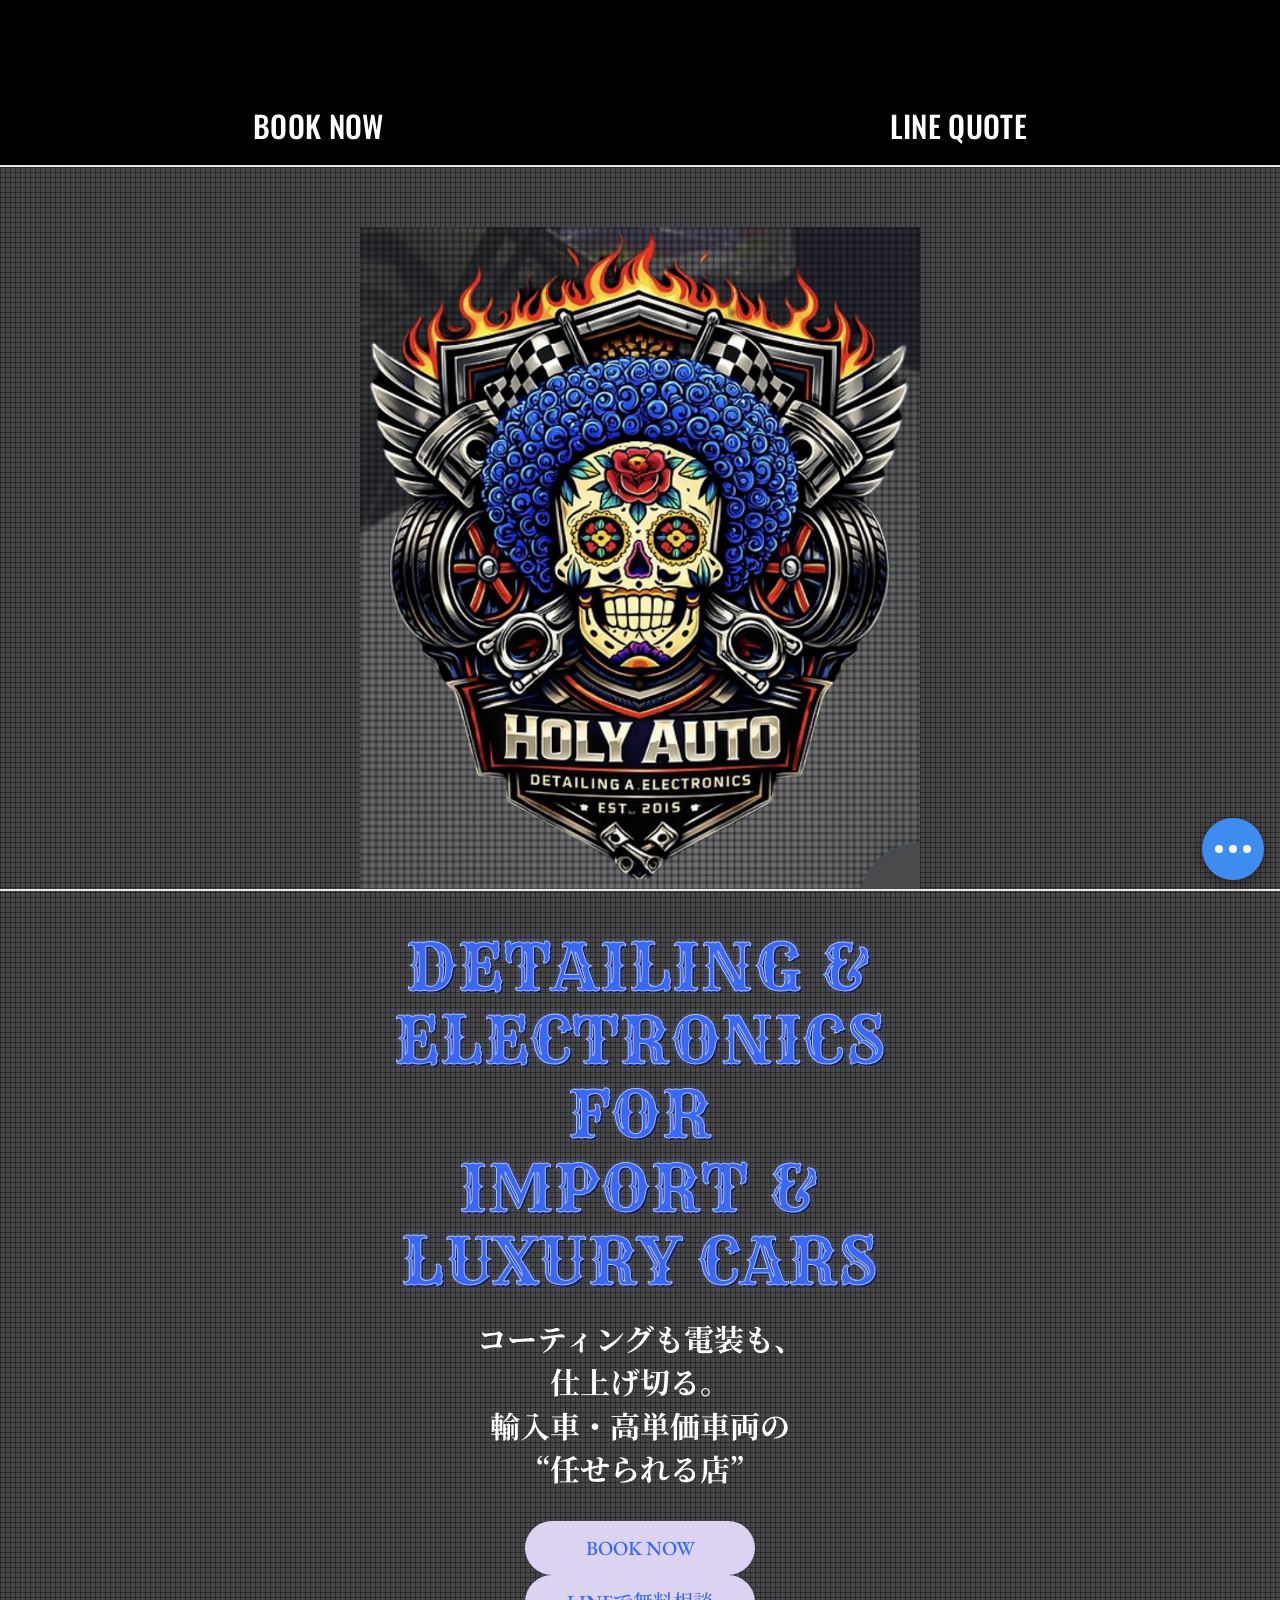
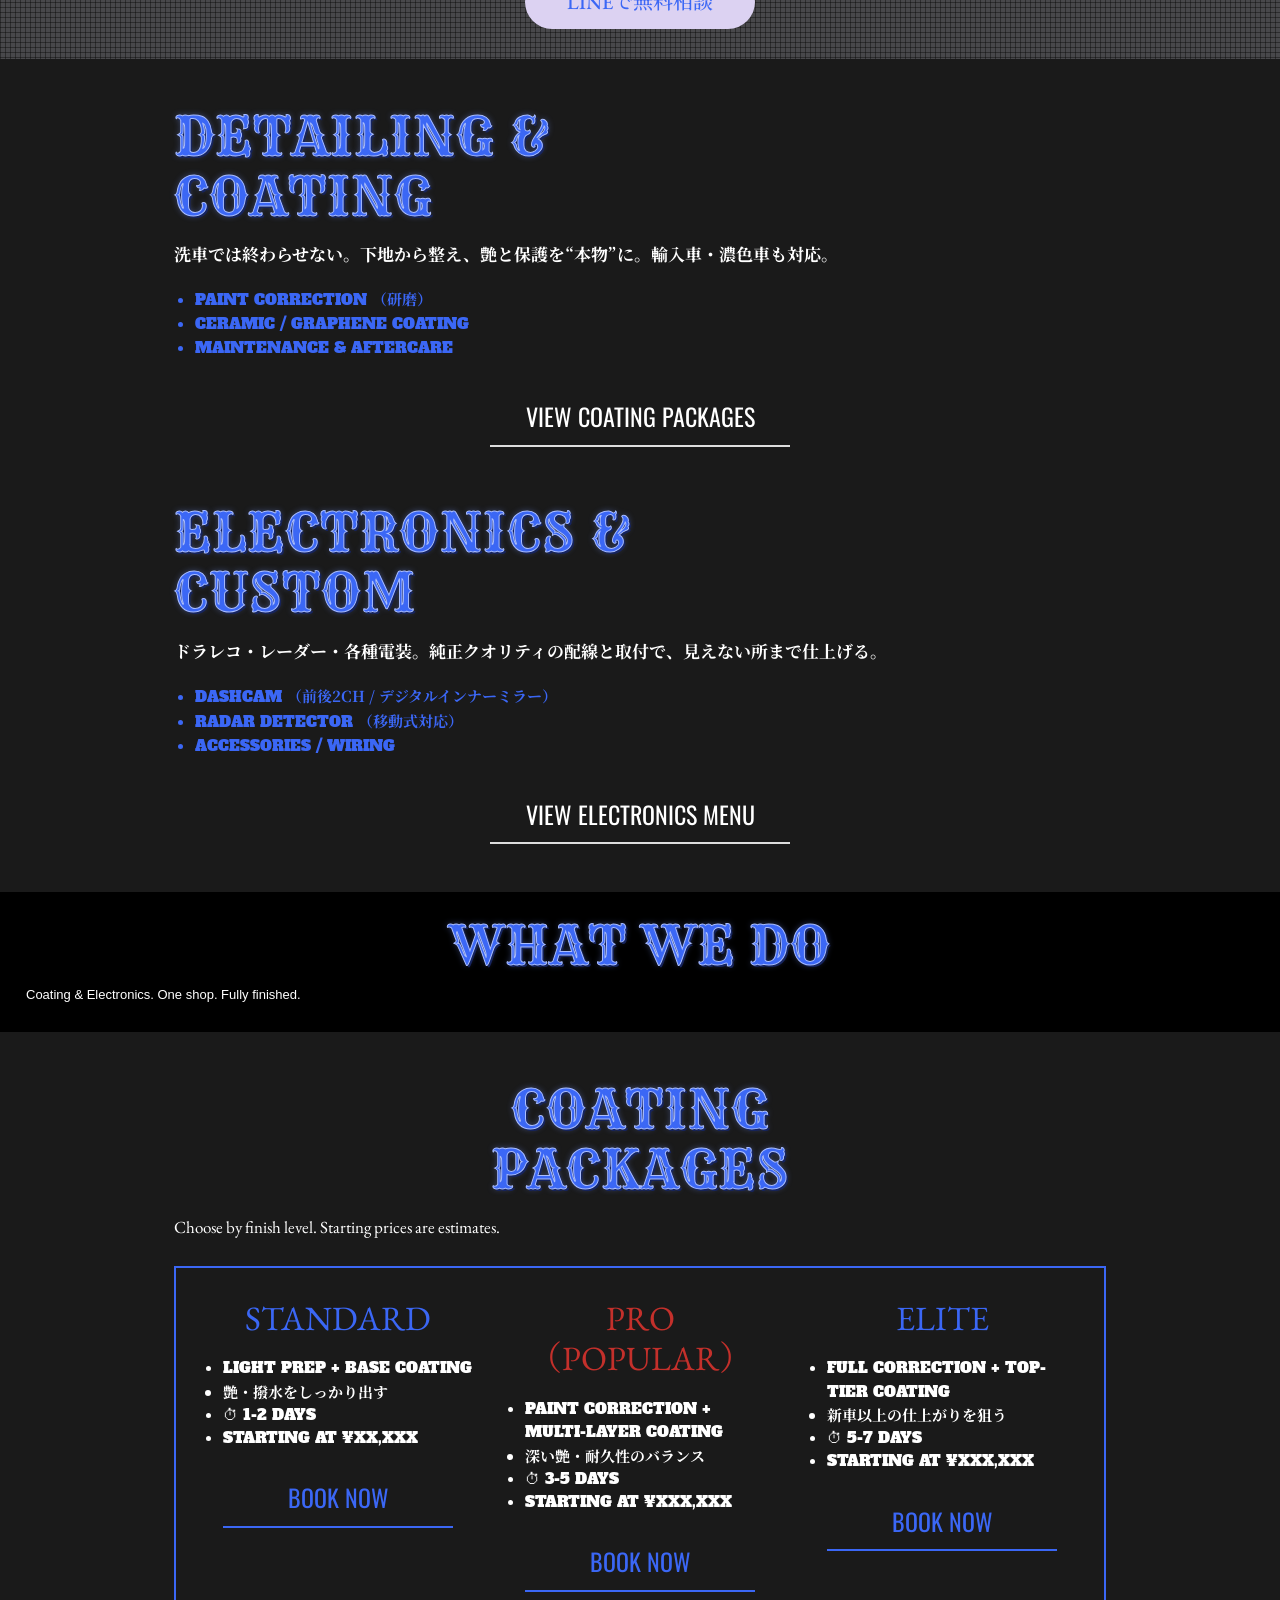
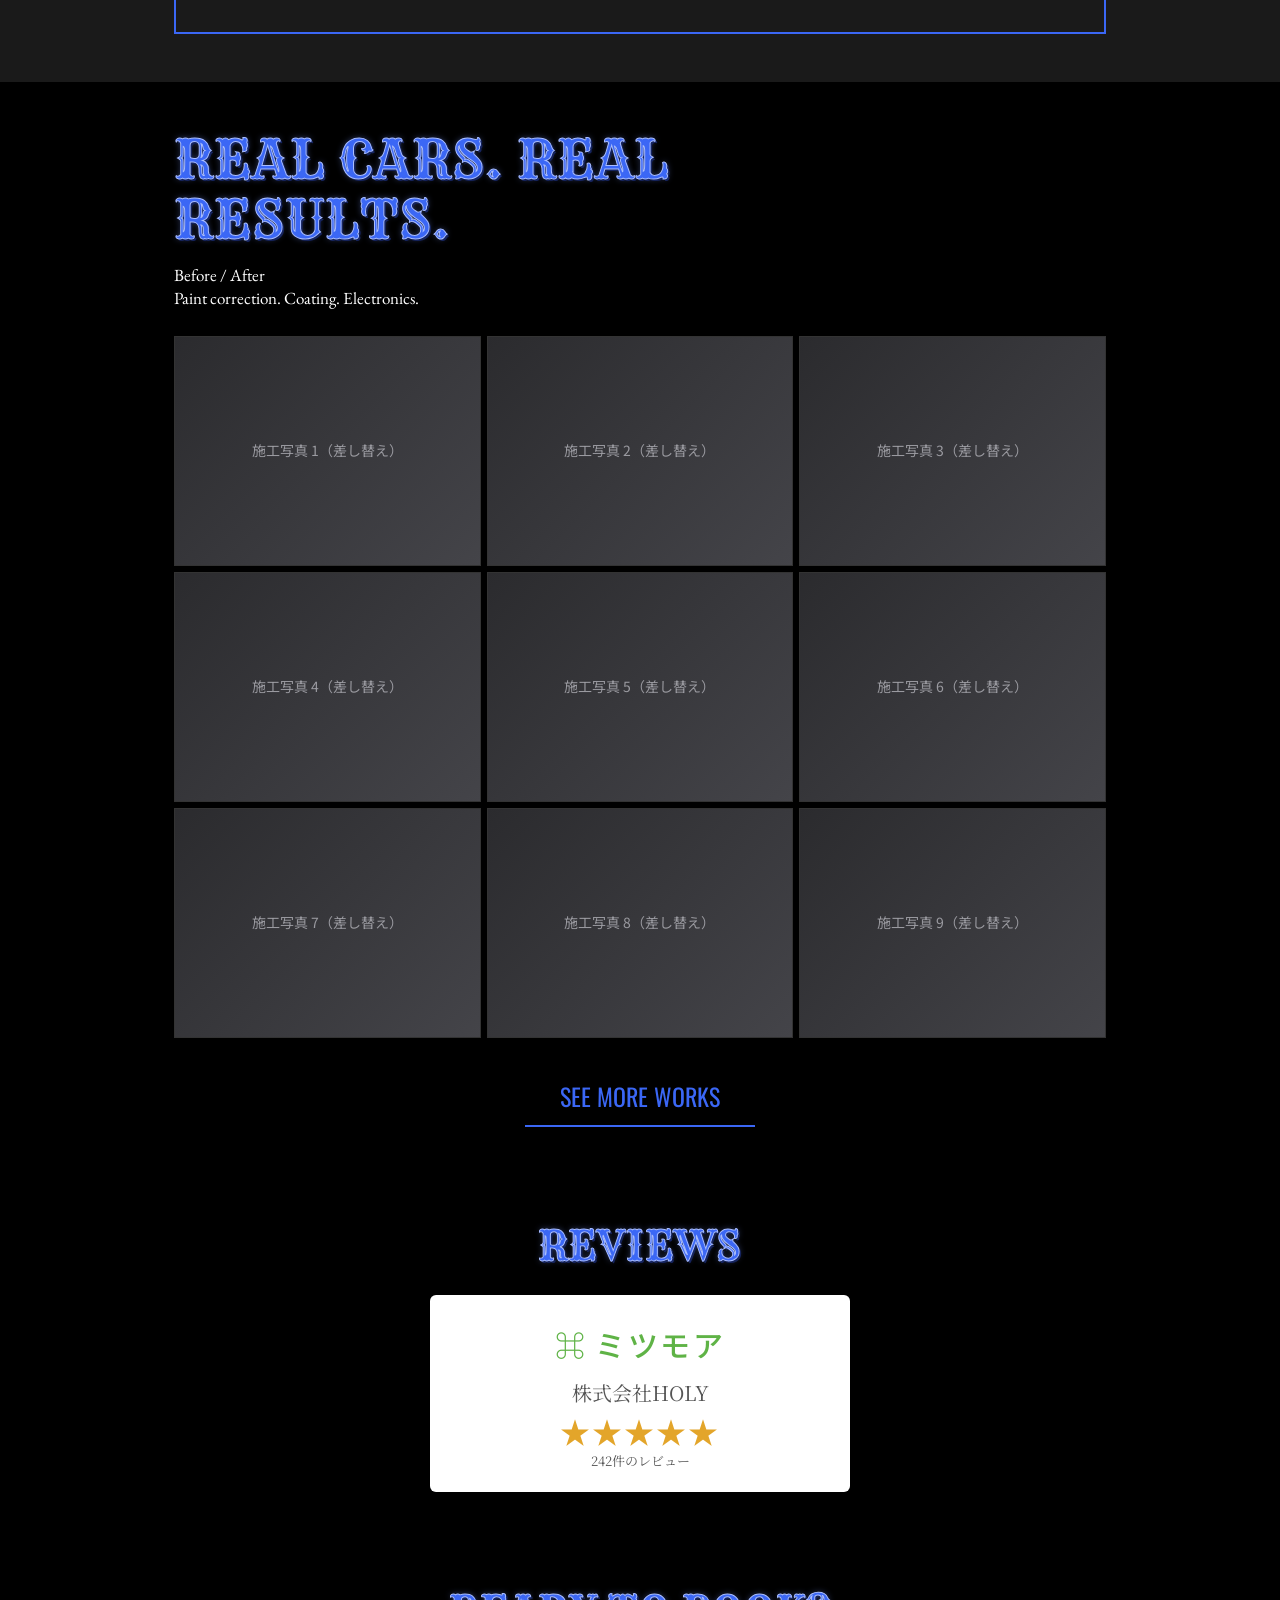
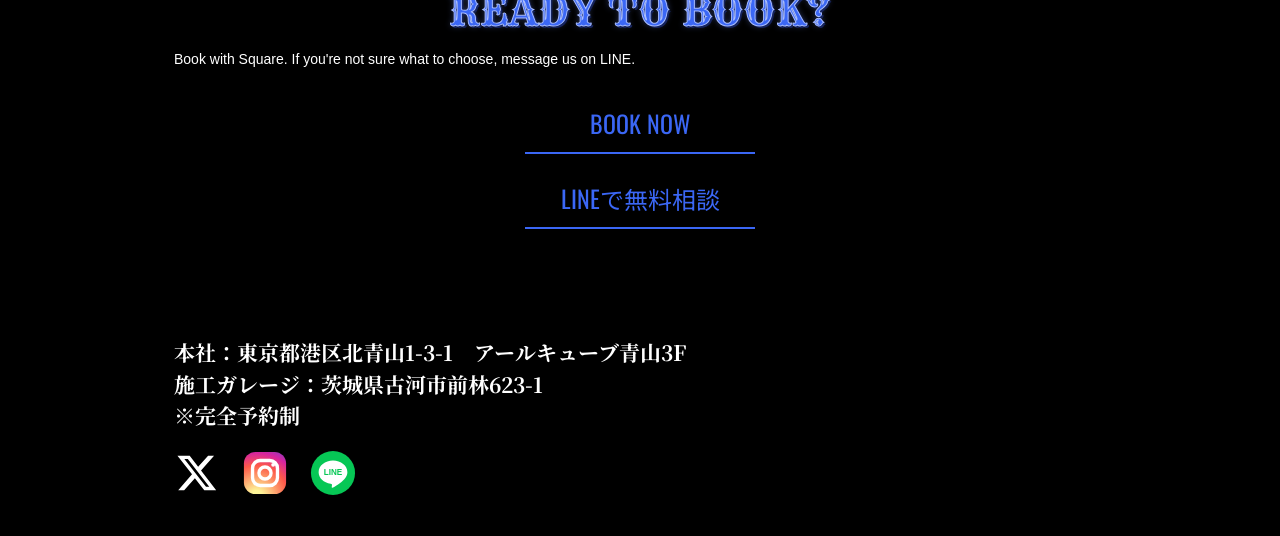
==== index.html @ a0be0c39 "WixサイトをHTML/CSSで再現（ホーム・コーティング・電装・取扱ブランド・ブログ） スクリーンショットをもとに5ページを静的サイトとして再現。 外部リンクは assets/js/main.js " ====
<!doctype html>
<html lang="ja">
<head>
<meta charset="utf-8">
<meta name="viewport" content="width=device-width, initial-scale=1">
<title>HOLY AUTO | DETAILING & ELECTRONICS</title>
<meta name="description" content="輸入車・高単価車両のコーティングと電装取付ならHOLY AUTO。研磨・セラミック/グラフェンコーティング、ドラレコ・レーダー取付まで一店舗で仕上げます。茨城県古河市・完全予約制。">
<link rel="preconnect" href="https://fonts.googleapis.com">
<link rel="preconnect" href="https://fonts.gstatic.com" crossorigin>
<link href="https://fonts.googleapis.com/css2?family=Alfa+Slab+One&family=EB+Garamond:wght@400;500&family=Noto+Sans+JP:wght@400;500;700&family=Noto+Serif+JP:wght@400;700&family=Oswald:wght@400;500&family=Rye&display=swap" rel="stylesheet">
<link rel="stylesheet" href="assets/css/style.css">
</head>
<body>
<header class="site-header">
  <div class="site-header__top">
    <button class="hamburger" type="button" aria-label="メニューを開く" aria-expanded="false" aria-controls="drawer"><span></span><span></span><span></span></button>
  </div>
  <div class="site-header__cta">
    <a href="#" data-link="book">BOOK NOW</a>
    <a href="#" data-link="line">LINE QUOTE</a>
  </div>
</header>
<nav class="drawer" id="drawer" aria-hidden="true" aria-label="サイトメニュー">
  <button class="drawer__close" type="button" aria-label="メニューを閉じる">&times;</button>
    <a href="index.html" aria-current="page">ホーム</a>
    <a href="coating.html">コーティング</a>
    <a href="electronics.html">電装・カスタム</a>
    <a href="brands.html">取扱ブランド</a>
    <a href="blog.html">ブログ</a>
</nav>
<main>
<section class="hero mesh">
  <div class="hero__logo"><img src="assets/img/logo.jpg" alt="HOLY AUTO DETAILING &amp; ELECTRONICS EST. 2015" width="880" height="1040"></div>
  <div class="hero__copy">
    <h1 class="western western--xl">DETAILING &amp;<br>ELECTRONICS<br>FOR<br>IMPORT &amp;<br>LUXURY CARS</h1>
    <p class="hero__lead">コーティングも電装も、<br>仕上げ切る。<br>輸入車・高単価車両の<br>“任せられる店”</p>
    <a class="btn-pill" href="#" data-link="book">BOOK NOW</a><br>
    <a class="btn-pill" href="#" data-link="line">LINEで無料相談</a>
  </div>
</section>

<section class="section section--ink">
  <div class="container">
    <div class="service">
      <h2 class="western western--lg">DETAILING &amp;<br>COATING</h2>
      <p>洗車では終わらせない。下地から整え、艶と保護を“本物”に。輸入車・濃色車も対応。</p>
      <ul class="service__list">
        <li>PAINT CORRECTION <small>（研磨）</small></li>
        <li>CERAMIC / GRAPHENE COATING</li>
        <li>MAINTENANCE &amp; AFTERCARE</li>
      </ul>
      <a class="btn-line" href="coating.html">VIEW COATING PACKAGES</a>
    </div>
    <div class="service">
      <h2 class="western western--lg">ELECTRONICS &amp;<br>CUSTOM</h2>
      <p>ドラレコ・レーダー・各種電装。純正クオリティの配線と取付で、見えない所まで仕上げる。</p>
      <ul class="service__list">
        <li>DASHCAM <small>（前後2CH / デジタルインナーミラー）</small></li>
        <li>RADAR DETECTOR <small>（移動式対応）</small></li>
        <li>ACCESSORIES / WIRING</li>
      </ul>
      <a class="btn-line" href="electronics.html">VIEW ELECTRONICS MENU</a>
    </div>
  </div>
</section>

<section class="what-we-do">
  <h2 class="western western--lg">WHAT WE DO</h2>
  <p>Coating &amp; Electronics. One shop. Fully finished.</p>
</section>

<section class="section section--ink packages" id="packages">
  <div class="container">
    <h2 class="western western--lg center">COATING<br>PACKAGES</h2>
    <p class="packages__intro">Choose by finish level. Starting prices are estimates.</p>
    <div class="plan-box">
    <div class="plan">
      <h3 class="plan__name">STANDARD</h3>
      <ul><li>Light prep + base coating</li><li class="jp">艶・撥水をしっかり出す</li><li>⏱ 1-2 DAYS</li><li>Starting at ¥XX,XXX</li></ul>
      <a class="btn-line" href="#" data-link="book">BOOK NOW</a>
    </div>
    <div class="plan">
      <h3 class="plan__name plan__name--pro">PRO（POPULAR）</h3>
      <ul><li>Paint correction + multi-layer coating</li><li class="jp">深い艶・耐久性のバランス</li><li>⏱ 3-5 DAYS</li><li>Starting at ¥XXX,XXX</li></ul>
      <a class="btn-line" href="#" data-link="book">BOOK NOW</a>
    </div>
    <div class="plan">
      <h3 class="plan__name">ELITE</h3>
      <ul><li>Full correction + top-tier coating</li><li class="jp">新車以上の仕上がりを狙う</li><li>⏱ 5-7 DAYS</li><li>Starting at ¥XXX,XXX</li></ul>
      <a class="btn-line" href="#" data-link="book">BOOK NOW</a>
    </div>
    </div>
  </div>
</section>

<section class="section section--black works">
  <div class="container">
    <h2 class="western western--lg">REAL CARS. REAL<br>RESULTS.</h2>
    <p class="works__sub">Before / After<br>Paint correction. Coating. Electronics.</p>
    <div class="gallery">
      <div class="gallery__item">施工写真 1（差し替え）</div>
      <div class="gallery__item gallery__item--tall">施工写真 2（差し替え）</div>
      <div class="gallery__item gallery__item--tall">施工写真 3（差し替え）</div>
      <div class="gallery__item">施工写真 4（差し替え）</div>
      <div class="gallery__item">施工写真 5（差し替え）</div>
      <div class="gallery__item gallery__item--tall">施工写真 6（差し替え）</div>
      <div class="gallery__item">施工写真 7（差し替え）</div>
      <div class="gallery__item">施工写真 8（差し替え）</div>
      <div class="gallery__item">施工写真 9（差し替え）</div>
    </div>
    <a class="btn-line" href="blog.html">SEE MORE WORKS</a>
  </div>
</section>

<section class="section section--black">
  <div class="container center">
    <h2 class="western western--md">REVIEWS</h2>
    <a class="review-card" href="#" data-link="mitsumoa">
      <div class="review-card__brand">ミツモア</div>
      <div class="review-card__name">株式会社HOLY</div>
      <div class="review-card__stars" aria-label="5つ星">★★★★★</div>
      <div class="review-card__count">242件のレビュー</div>
    </a>
  </div>
</section>

<section class="section section--black ready">
  <div class="container">
    <h2 class="western western--md center">READY TO BOOK?</h2>
    <p>Book with Square. If you're not sure what to choose, message us on LINE.</p>
    <a class="btn-line" href="#" data-link="book">BOOK NOW</a>
    <a class="btn-line" href="#" data-link="line">LINEで無料相談</a>
  </div>
</section>
</main>
<footer class="site-footer">
 <div class="container">
  <address>
    本社：東京都港区北青山1-3-1　アールキューブ青山3F<br>
    施工ガレージ：茨城県古河市前林623-1<br>
    ※完全予約制
  </address>
  <div class="sns">
    <a href="#" data-link="x" aria-label="X"><svg viewBox="0 0 24 24" aria-hidden="true"><path fill="#fff" d="M17.8 3h3.1l-6.8 7.7L22 21h-6.2l-4.9-6.3L5.3 21H2.2l7.2-8.3L1.8 3h6.4l4.4 5.8L17.8 3Zm-1.1 16.2h1.7L7.2 4.7H5.4l11.3 14.5Z"/></svg></a>
    <a href="#" data-link="instagram" aria-label="Instagram"><svg viewBox="0 0 48 48" aria-hidden="true"><defs><radialGradient id="ig" cx="30%" cy="107%" r="150%"><stop offset="0" stop-color="#fdf497"/><stop offset=".1" stop-color="#fdf497"/><stop offset=".5" stop-color="#fd5949"/><stop offset=".7" stop-color="#d6249f"/><stop offset="1" stop-color="#285AEB"/></radialGradient></defs><rect x="2" y="2" width="44" height="44" rx="12" fill="url(#ig)"/><rect x="11" y="11" width="26" height="26" rx="8" fill="none" stroke="#fff" stroke-width="3.5"/><circle cx="24" cy="24" r="6.3" fill="none" stroke="#fff" stroke-width="3.5"/><circle cx="32.5" cy="15.5" r="2" fill="#fff"/></svg></a>
    <a href="#" data-link="line" aria-label="LINE"><svg viewBox="0 0 48 48" aria-hidden="true"><circle cx="24" cy="24" r="23" fill="#06C755"/><path fill="#fff" d="M24 11c-8.3 0-15 5.4-15 12.1 0 6 5.3 11 12.5 12 .5.1 1.1.3 1.3.7.2.4.1.9.1 1.3l-.2 1.3c-.1.4-.3 1.5 1.3.8s8.6-5.1 11.8-8.7c2.2-2.4 3.2-4.8 3.2-7.4C39 16.4 32.3 11 24 11Z"/><text x="24" y="26.5" text-anchor="middle" font-family="Arial, sans-serif" font-weight="700" font-size="8.5" fill="#06C755">LINE</text></svg></a>
  </div>
 </div>
</footer>
<a class="fab" href="#" data-link="line" aria-label="LINEで問い合わせ"><span><i></i><i></i><i></i></span></a>
<script src="assets/js/main.js"></script>
</body>
</html>
---- assets/css/style.css ----
/* =========================================================
   HOLY AUTO — Wix サイト再現用スタイル
   ========================================================= */
:root {
  --black: #000;
  --ink: #1a1a1a;
  --white: #fff;
  --blue: #3b67f5;
  --blue-light: #a9bdff;
  --blue-deep: #16245e;
  --lavender: #dcd2f2;
  --lavender-bar: #d9c4ef;
  --red: #c4302b;
  --mint: #8fd6b4;
  --font-western: "Rye", "Noto Serif JP", serif;
  --font-slab: "Alfa Slab One", "Noto Serif JP", serif;
  --font-condensed: "Oswald", "Noto Sans JP", sans-serif;
  --font-serif-en: "EB Garamond", "Times New Roman", "Noto Serif JP", serif;
  --font-serif-jp: "Noto Serif JP", serif;
  --font-sans-jp: "Noto Sans JP", sans-serif;
  --max: 980px;
}

*, *::before, *::after { box-sizing: border-box; }
html { -webkit-text-size-adjust: 100%; }
body {
  margin: 0;
  background: var(--black);
  color: var(--white);
  font-family: var(--font-serif-jp);
  font-weight: 700;
  line-height: 1.7;
  overflow-x: hidden;
}
img { max-width: 100%; height: auto; display: block; }
a { color: inherit; }
ul { margin: 0; padding-left: 1.4em; }
h1, h2, h3, h4, p { margin: 0; }

.container { width: 100%; max-width: var(--max); margin: 0 auto; padding: 0 24px; }

/* ---------- 見出し（ウエスタン書体・青＋縁取り） ---------- */
.western {
  font-family: var(--font-western);
  font-weight: 400;
  color: var(--blue);
  letter-spacing: .02em;
  line-height: 1.15;
  -webkit-text-stroke: 1px var(--blue-light);
  text-shadow: 2px 2px 0 var(--blue-deep), 0 0 6px rgba(120, 150, 255, .45);
}
.western--white {
  color: var(--white);
  -webkit-text-stroke: 1px #222;
  text-shadow: 2px 2px 0 #555, 0 0 4px rgba(255, 255, 255, .35);
}
.western--xl { font-size: clamp(30px, 8.5vw, 64px); }
.western--lg { font-size: clamp(28px, 7.5vw, 52px); }
.western--md { font-size: clamp(22px, 6vw, 40px); }
.western--sm { font-size: clamp(18px, 4.8vw, 28px); }
.center { text-align: center; }

/* ---------- ヘッダー ---------- */
.site-header { background: var(--black); border-bottom: 2px solid #e6e6e6; position: relative; z-index: 50; }
.site-header__top { height: 128px; display: flex; align-items: center; padding: 0 30px; }
.hamburger {
  width: 40px; height: 32px; padding: 0; border: 0; background: none; cursor: pointer;
  display: flex; flex-direction: column; justify-content: space-between;
}
.hamburger span { display: block; height: 3px; background: var(--white); border-radius: 2px; }
.site-header__cta { display: flex; justify-content: space-around; padding: 4px 0 14px; }
.site-header__cta a {
  font-family: var(--font-condensed); font-weight: 500; font-size: clamp(20px, 5.4vw, 30px);
  text-decoration: none; letter-spacing: .01em;
}

/* ドロワーメニュー */
.drawer {
  position: fixed; inset: 0; background: rgba(0, 0, 0, .96); z-index: 100;
  display: flex; flex-direction: column; justify-content: center; align-items: center; gap: 28px;
  opacity: 0; visibility: hidden; transition: opacity .25s;
}
.drawer.is-open { opacity: 1; visibility: visible; }
.drawer a { font-family: var(--font-serif-jp); font-size: 22px; text-decoration: none; }
.drawer a[aria-current="page"] { color: var(--blue-light); }
.drawer__close {
  position: absolute; top: 40px; left: 30px; font-size: 40px; line-height: 1;
  background: none; border: 0; color: var(--white); cursor: pointer;
}

/* ---------- ボタン ---------- */
.btn-pill {
  display: inline-block; min-width: 230px; padding: 10px 28px; border-radius: 999px;
  background: var(--lavender); color: var(--blue);
  font-family: var(--font-serif-en); font-size: 20px; font-weight: 500; text-decoration: none; text-align: center;
}
.btn-pill + .btn-pill { margin-top: 10px; }
.btn-line {
  display: inline-block; min-width: 230px; padding: 6px 12px 8px; text-align: center;
  font-family: var(--font-condensed); font-weight: 400; font-size: 24px; text-decoration: none;
  color: var(--blue); border-bottom: 2px solid var(--blue);
}
.btn-line--white { color: var(--white); border-bottom-color: #ddd; }
.btn-line--wide { min-width: 300px; }
.btn-box {
  display: inline-block; padding: 8px 18px; background: var(--lavender-bar); color: #111;
  font-family: var(--font-sans-jp); font-weight: 700; font-size: 15px; text-decoration: none;
}

/* ---------- ホーム：ヒーロー ---------- */
.mesh {
  background-color: #48484b;
  background-image:
    linear-gradient(rgba(0, 0, 0, .38) 1px, transparent 1px),
    linear-gradient(90deg, rgba(0, 0, 0, .38) 1px, transparent 1px);
  background-size: 5px 5px;
}
.hero__logo { padding: 60px 0 0; border-bottom: 2px solid #e6e6e6; }
.hero__logo img { width: min(88%, 560px); margin: 0 auto; }
.hero__copy { padding: 40px 20px 30px; text-align: center; }
.hero__lead { margin: 18px 0 30px; font-size: clamp(20px, 5.4vw, 30px); line-height: 1.45; }

/* ---------- ホーム：サービス紹介 ---------- */
.section { padding: 48px 0; }
.section--ink { background: var(--ink); }
.section--black { background: var(--black); }
.section p { font-size: 17px; }
.service + .service { margin-top: 56px; }
.service p { margin: 14px 0 18px; }
.service__list { color: var(--blue); font-family: var(--font-slab); font-weight: 400; font-size: 15px; line-height: 1.6; }
.service__list li::marker { color: var(--blue); }
.service__list small { font-family: var(--font-serif-jp); font-size: 1em; font-weight: 700; }
.service .btn-line { display: block; margin: 30px auto 0; width: 300px; max-width: 100%; color: var(--white); border-bottom-color: #ddd; }

.what-we-do { background: var(--black); padding: 24px 0 26px; }
.what-we-do .western { text-align: center; }
.what-we-do p { font-family: Arial, Helvetica, sans-serif; font-weight: 400; font-size: 13px; margin-top: 8px; padding-left: 26px; }

/* ---------- パッケージ（ホーム） ---------- */
.packages__intro { font-family: var(--font-serif-en); font-weight: 400; font-size: 20px; line-height: 1.4; margin-top: 16px; }
.plan-box { border: 2px solid var(--blue); background: var(--ink); margin-top: 26px; padding: 30px 26px 40px; }
.plan + .plan { margin-top: 56px; }
.plan__name { font-family: var(--font-serif-en); font-weight: 400; font-size: 34px; color: var(--blue); text-align: center; line-height: 1.2; }
.plan__name--pro { color: var(--red); }
.plan ul { margin: 18px 0 22px; font-family: var(--font-slab); font-weight: 400; font-size: 15px; line-height: 1.55; text-transform: uppercase; }
.plan ul .jp { font-family: var(--font-serif-jp); font-weight: 700; text-transform: none; }
.plan .btn-line { display: block; width: 230px; margin: 0 auto; }

/* ---------- 実績ギャラリー ---------- */
.works__sub { font-family: var(--font-serif-en); font-weight: 400; font-size: 20px; line-height: 1.35; margin: 14px 0 26px; }
.gallery { display: grid; gap: 6px; }
.gallery__item {
  aspect-ratio: 4 / 3; background: linear-gradient(135deg, #2b2b2e, #444449);
  display: grid; place-items: center; color: #9a9aa0;
  font-family: var(--font-sans-jp); font-weight: 400; font-size: 14px; border: 1px solid #333;
}
.gallery__item--tall { aspect-ratio: 3 / 4; }
.works .btn-line { display: block; width: 230px; margin: 32px auto 0; }

/* ---------- レビュー ---------- */
.review-card {
  background: var(--white); color: #555; border-radius: 6px; margin: 26px auto 0; max-width: 420px;
  padding: 24px 20px 20px; text-align: center; text-decoration: none; display: block;
}
.review-card__brand { color: #5fb346; font-family: var(--font-sans-jp); font-weight: 500; font-size: 30px; letter-spacing: .08em; }
.review-card__brand::before { content: "⌘"; margin-right: 8px; }
.review-card__name { font-family: var(--font-serif-jp); font-weight: 400; font-size: 20px; margin: 6px 0; }
.review-card__stars { color: #e3a52a; font-size: 30px; letter-spacing: 2px; line-height: 1; }
.review-card__count { font-family: var(--font-serif-jp); font-weight: 400; font-size: 13px; margin-top: 4px; }

.ready p { font-family: Arial, Helvetica, sans-serif; font-weight: 400; font-size: 14px; margin: 14px 0 26px; }
.ready .btn-line { display: block; width: 230px; margin: 0 auto; }
.ready .btn-line + .btn-line { margin-top: 18px; }

/* ---------- フッター ---------- */
.site-footer { background: var(--black); padding: 60px 0 40px; }
.site-footer__brand { margin-bottom: 16px; }
.site-footer address { font-style: normal; font-size: 21px; line-height: 1.5; }
.sns { display: flex; gap: 22px; align-items: center; margin-top: 18px; }
.sns a { display: grid; place-items: center; width: 46px; height: 46px; }
.sns svg { width: 100%; height: 100%; }

/* チャット風フローティングボタン */
.fab {
  position: fixed; right: 16px; bottom: 20px; width: 62px; height: 62px; border-radius: 50%;
  background: #3f8cf0; display: grid; place-items: center; z-index: 60;
  box-shadow: 0 4px 14px rgba(0, 0, 0, .4); text-decoration: none;
}
.fab span { display: flex; gap: 6px; }
.fab i { width: 8px; height: 8px; border-radius: 50%; background: var(--white); }

/* ---------- コーティングページ ---------- */
.coat-hero {
  background:
    radial-gradient(ellipse at 70% 20%, rgba(120, 130, 150, .35), transparent 60%),
    linear-gradient(160deg, #23252b 0%, #121316 35%, #2a2b30 55%, #4a463c 85%, #2c2a24 100%);
  padding: 30px 0 60px;
}
.coat-hero h1 { color: var(--blue); font-size: clamp(26px, 7vw, 40px); line-height: 1.35; }
.coat-hero__body { padding: 16px 16px 0; font-size: 20px; line-height: 1.6; }
.coat-hero__body p + p { margin-top: 1.4em; }
.coat-hero__note { margin-top: 1.2em; font-size: 20px; line-height: 1.6; }
.brand-circles { display: grid; gap: 50px; margin-top: 50px; text-align: center; }
.brand-circle__img { width: 200px; height: 200px; border-radius: 50%; background: #000; margin: 0 auto 18px; }
.brand-circle h3 { font-family: "Times New Roman", var(--font-serif-en); font-weight: 400; font-size: 24px; letter-spacing: .03em; }
.brand-circle p { font-weight: 400; font-size: 15px; margin-top: 4px; }

.band {
  background: linear-gradient(90deg, #222634 0%, #6b7491 50%, #2a2e3b 100%);
  padding: 36px 16px 40px; text-align: center;
}
.band .btn-line { margin-top: 24px; }

.problems h2 { color: var(--blue); font-size: clamp(24px, 6.4vw, 36px); line-height: 1.35; }
.problems ul { margin-top: 16px; padding-left: 3.4em; font-size: 20px; font-weight: 400; line-height: 1.7; }
.process { margin-top: 50px; }
.process__en { font-family: Arial, Helvetica, sans-serif; font-weight: 700; font-size: 14px; margin: 16px 0 10px; padding-left: 1.2em; }
.process__jp { font-family: var(--font-sans-jp); font-weight: 700; font-size: 14px; padding-left: 1.2em; }
.process h4 { font-family: var(--font-sans-jp); font-weight: 400; font-size: 13px; margin: 20px 0 10px 1.6em; }
.process ul { font-family: var(--font-sans-jp); font-size: 13px; padding-left: 3em; }

.photo-placeholder {
  aspect-ratio: 4 / 3; background: linear-gradient(160deg, #cfd2d4, #8f9396 60%, #2a2a2a 61%, #111 100%);
  display: grid; place-items: center; color: #333; font-family: var(--font-sans-jp); font-weight: 400; font-size: 14px;
}

.plan-strip { padding: 0; }
.plan-strip--light { background: #dfe5ea; }
.plan-strip--dark { background: var(--black); }
.plan-strip--white { background: var(--white); }
.plan-card {
  max-width: 290px; margin: 0 auto; padding: 22px 22px 18px;
  font-family: "Times New Roman", var(--font-serif-en); font-weight: 400;
}
.plan-card--grey { background: #7c8186; }
.plan-card--black { background: var(--black); }
.plan-card--silver { background: #8d8d8d; }
.plan-card h3 { font-size: 24px; font-weight: 400; letter-spacing: .03em; }
.plan-card ul { margin: 26px 0 30px; font-family: var(--font-slab); font-size: 15px; line-height: 1.5; text-transform: uppercase; }
.plan-card ul .jp { font-family: var(--font-serif-jp); font-weight: 400; text-transform: none; }
.plan-card__price { font-size: 15px; }
.plan-card .btn-line { display: block; width: 100%; min-width: 0; margin-top: 12px; color: var(--white); border-bottom-color: #ddd; font-size: 22px; }

.worry { padding: 50px 0; font-size: 20px; line-height: 1.6; }
.worry p + p { margin-top: 1.4em; }
.worry a { text-decoration: underline; text-underline-offset: 4px; }

.post-cards { display: grid; gap: 16px; padding: 30px 0; background: var(--ink); }
.post-card { display: block; text-decoration: none; background: var(--black); max-width: 440px; margin: 0 auto; width: calc(100% - 48px); }
.post-card img { width: 100%; aspect-ratio: 4 / 3; object-fit: cover; }
.post-card h3 { padding: 26px 20px 40px; font-family: var(--font-sans-jp); font-weight: 500; font-size: 18px; }
.post-card .western { font-size: 20px; }

/* ---------- 電装ページ ---------- */
.elec-head { background: var(--ink); padding: 26px 0 24px; }
.elec-head .western { text-align: left; }
.cat-band {
  position: relative; display: grid; place-items: center; height: 150px; overflow: hidden;
  text-decoration: none; text-align: center; margin-top: 90px;
}
.cat-band:first-of-type { margin-top: 0; }
.cat-band img { position: absolute; inset: 0; width: 100%; height: 100%; object-fit: cover; filter: brightness(.75); }
.cat-band span { position: relative; font-family: var(--font-serif-en); font-weight: 500; font-size: 28px; line-height: 1.2; text-shadow: 0 1px 4px #000; }
.cat-band strong { display: block; font-family: var(--font-serif-jp); font-size: 30px; }
.cat-bands { background: var(--ink); padding-bottom: 30px; }

.shutter {
  background-color: #4b4a3c;
  background-image: repeating-linear-gradient(180deg, rgba(255, 255, 255, .08) 0 3px, rgba(0, 0, 0, .25) 3px 20px);
  padding: 30px 0 40px;
}
.shutter h1 { color: var(--blue); font-size: clamp(24px, 6.4vw, 36px); line-height: 1.35; }
.shutter__body { padding: 16px 16px 0; font-size: 22px; line-height: 1.55; font-weight: 400; }
.shutter__body p + p { margin-top: 1.4em; }
.elec-photos img { width: 100%; }

.notice { padding: 40px 0 60px; font-size: 22px; line-height: 1.55; font-weight: 400; }
.notice p + p { margin-top: 1.4em; }
.notice a { text-decoration: underline; text-underline-offset: 4px; }
.notice .btn-line { display: block; width: 230px; margin: 30px auto 0; color: var(--white); border-bottom-color: #ddd; font-size: 20px; }

.faq { padding: 50px 0 40px; }
.faq h2 { font-family: "Times New Roman", var(--font-serif-en); font-weight: 400; font-size: 28px; text-align: center; margin-bottom: 30px; }
.faq dl { margin: 0; }
.faq dt { font-size: 25px; line-height: 1.4; margin-top: 30px; }
.faq dt b, .faq dd b { font-size: 1.3em; }
.faq dd { margin: 8px 0 0; font-size: 15px; line-height: 1.6; }

/* ---------- 取扱ブランドページ ---------- */
.img-strip { height: 120px; background: linear-gradient(100deg, #111 0%, #5a5a5a 25%, #1b1b1b 45%, #8a8a8a 60%, #0d0d0d 100%); }
.img-strip--thin { height: 36px; }
.img-strip--red { background: linear-gradient(100deg, #2a0a0a, #b62a2a 30%, #e9d6d6 45%, #8f1d1d 60%, #2a0a0a); }
.img-strip--blue { background: linear-gradient(100deg, #1a1630, #4b4d8a 30%, #d7d6e8 50%, #3b3060 70%, #120f22); }
.brands-intro { padding: 30px 0 40px; }
.brands-intro h1 { font-family: var(--font-sans-jp); font-weight: 400; color: var(--mint); font-size: 34px; }
.brands-intro p { font-family: var(--font-sans-jp); font-weight: 400; font-size: 17px; margin: 14px 0 22px; }
.section-heading {
  background: linear-gradient(90deg, #111 0%, #3b3b52 50%, #6b6aa0 100%);
  padding: 22px 8px; font-family: var(--font-sans-jp); font-weight: 400; font-size: 30px; line-height: 1.3;
}
.section-heading--boxed { background: linear-gradient(180deg, #4d4d4d, #9a9a9a); padding: 30px 16px; text-align: center; }
.section-heading--boxed span { background: rgba(120, 120, 120, .85); padding: 0 6px; box-decoration-break: clone; -webkit-box-decoration-break: clone; }
.brand-block { padding: 48px 20px 52px; text-align: center; }
.brand-block .western { margin-bottom: 18px; }
.brand-block p { font-size: 15px; line-height: 1.75; }
.custom-block { padding: 40px 20px 46px; text-align: center; }
.custom-block h3 { font-family: var(--font-sans-jp); font-weight: 400; font-size: 24px; margin-bottom: 20px; }
.custom-block p { font-size: 15px; line-height: 1.75; }

/* ---------- ブログ ---------- */
.blog-bar { background: var(--lavender-bar); color: #5a3b8c; font-family: var(--font-serif-jp); font-weight: 400; font-size: 18px; padding: 14px 16px; }
.blog-filter { display: flex; justify-content: space-between; align-items: center; padding: 18px 16px; font-family: var(--font-slab); font-size: 18px; text-transform: uppercase; }
.blog-filter svg { width: 18px; height: 18px; }
.post { border-bottom: 1px solid #333; }
.post__img { width: 100%; aspect-ratio: 289 / 221; object-fit: cover; }
.post__img--placeholder { display: grid; place-items: center; background: linear-gradient(135deg, #2c2c2f, #4b4b50); color: #999; font-family: var(--font-sans-jp); font-weight: 400; font-size: 14px; }
.post__img--dark { background: #050505; }
.post__body { padding: 40px 16px 28px; }
.post__meta { display: flex; align-items: center; gap: 14px; font-family: var(--font-slab); font-size: 15px; line-height: 1.4; }
.post__avatar { width: 48px; height: 48px; border-radius: 50%; background: #d8d8d8; flex: none; }
.post__meta .date { font-family: var(--font-serif-jp); font-weight: 700; font-size: 15px; }
.post__more { margin-left: auto; font-size: 24px; line-height: 1; }
.post__title { margin: 26px 0 12px; font-family: var(--font-sans-jp); font-weight: 500; font-size: 26px; line-height: 1.4; }
.post__title a { text-decoration: none; }
.post__title .western { font-size: .9em; }
.post__excerpt { font-size: 16px; line-height: 1.8; display: -webkit-box; -webkit-line-clamp: 2; -webkit-box-orient: vertical; overflow: hidden; }
.post__stats { display: flex; align-items: center; gap: 22px; margin-top: 26px; font-family: var(--font-slab); font-size: 15px; }
.post__stats span { display: inline-flex; align-items: center; gap: 8px; }
.post__stats svg { width: 22px; height: 22px; }
.post__stats .heart { margin-left: auto; color: var(--red); }

/* ---------- PC表示 ---------- */
@media (min-width: 900px) {
  .site-header__top { height: 96px; }
  .gallery { grid-template-columns: repeat(3, 1fr); }
  .gallery__item--tall { aspect-ratio: 4 / 3; }
  .brand-circles { grid-template-columns: repeat(4, 1fr); }
  .plan-box { display: grid; grid-template-columns: repeat(3, 1fr); gap: 30px; }
  .plan + .plan { margin-top: 0; }
  .post-cards { grid-template-columns: repeat(2, 1fr); padding: 40px calc((100% - var(--max)) / 2 + 24px); }
  .post-card { width: 100%; }
  .cat-band { height: 240px; }
  .elec-photos { display: grid; grid-template-columns: 1fr 1fr; }
  .elec-photos img { height: 100%; object-fit: cover; }
  .blog-list { display: grid; grid-template-columns: repeat(2, 1fr); gap: 0 30px; max-width: var(--max); margin: 0 auto; }
}
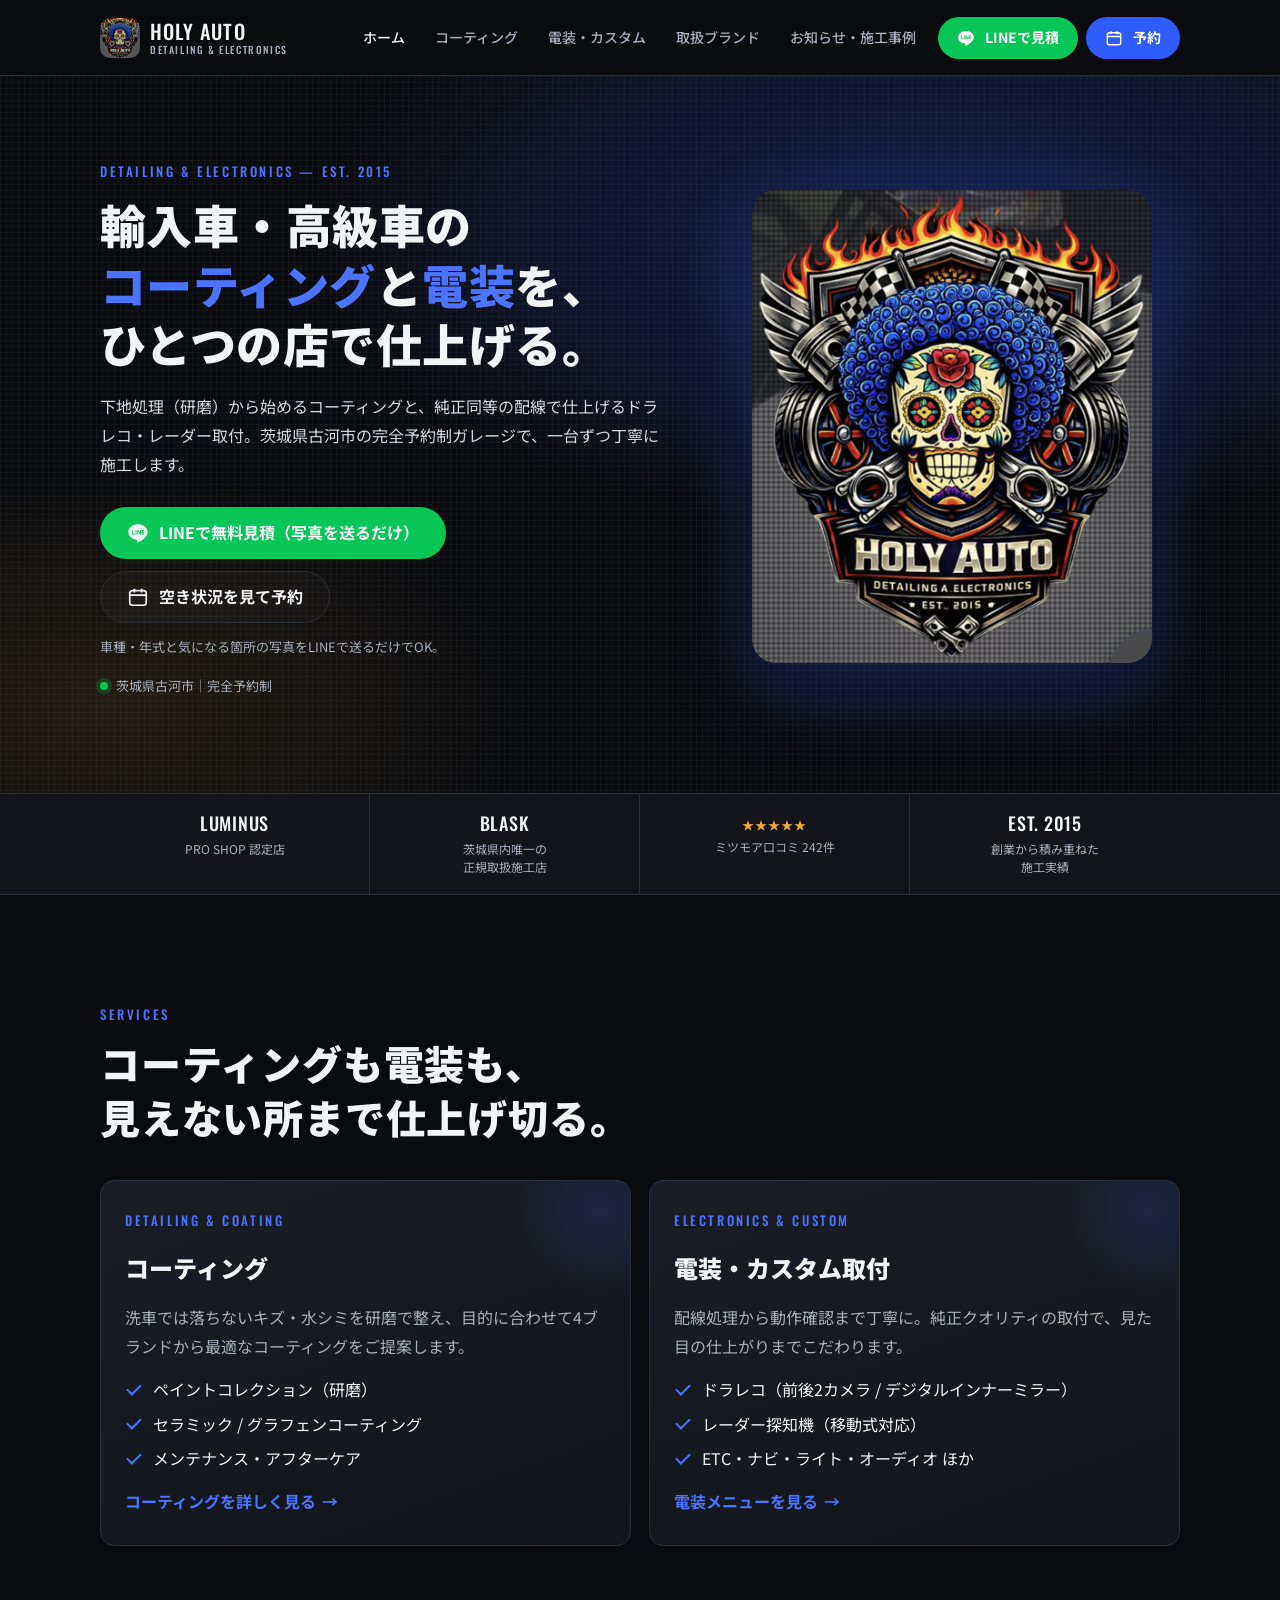
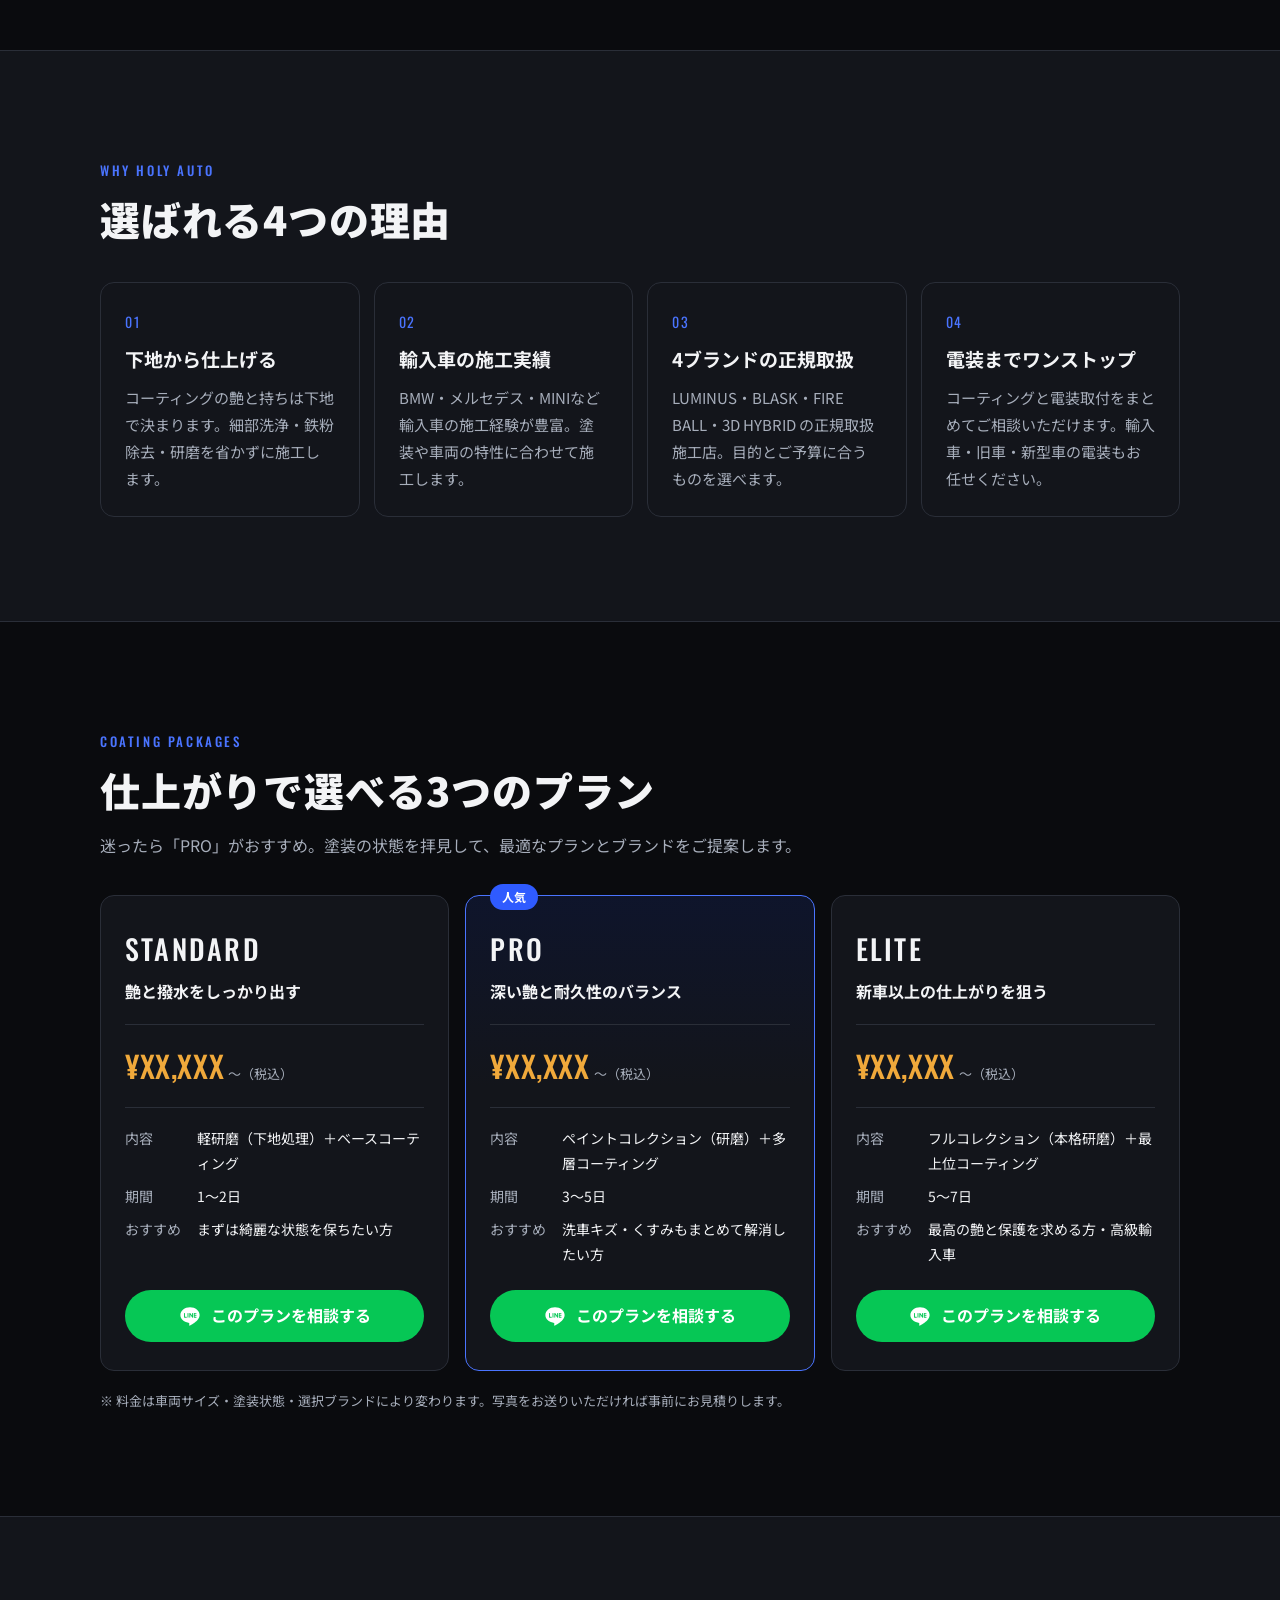
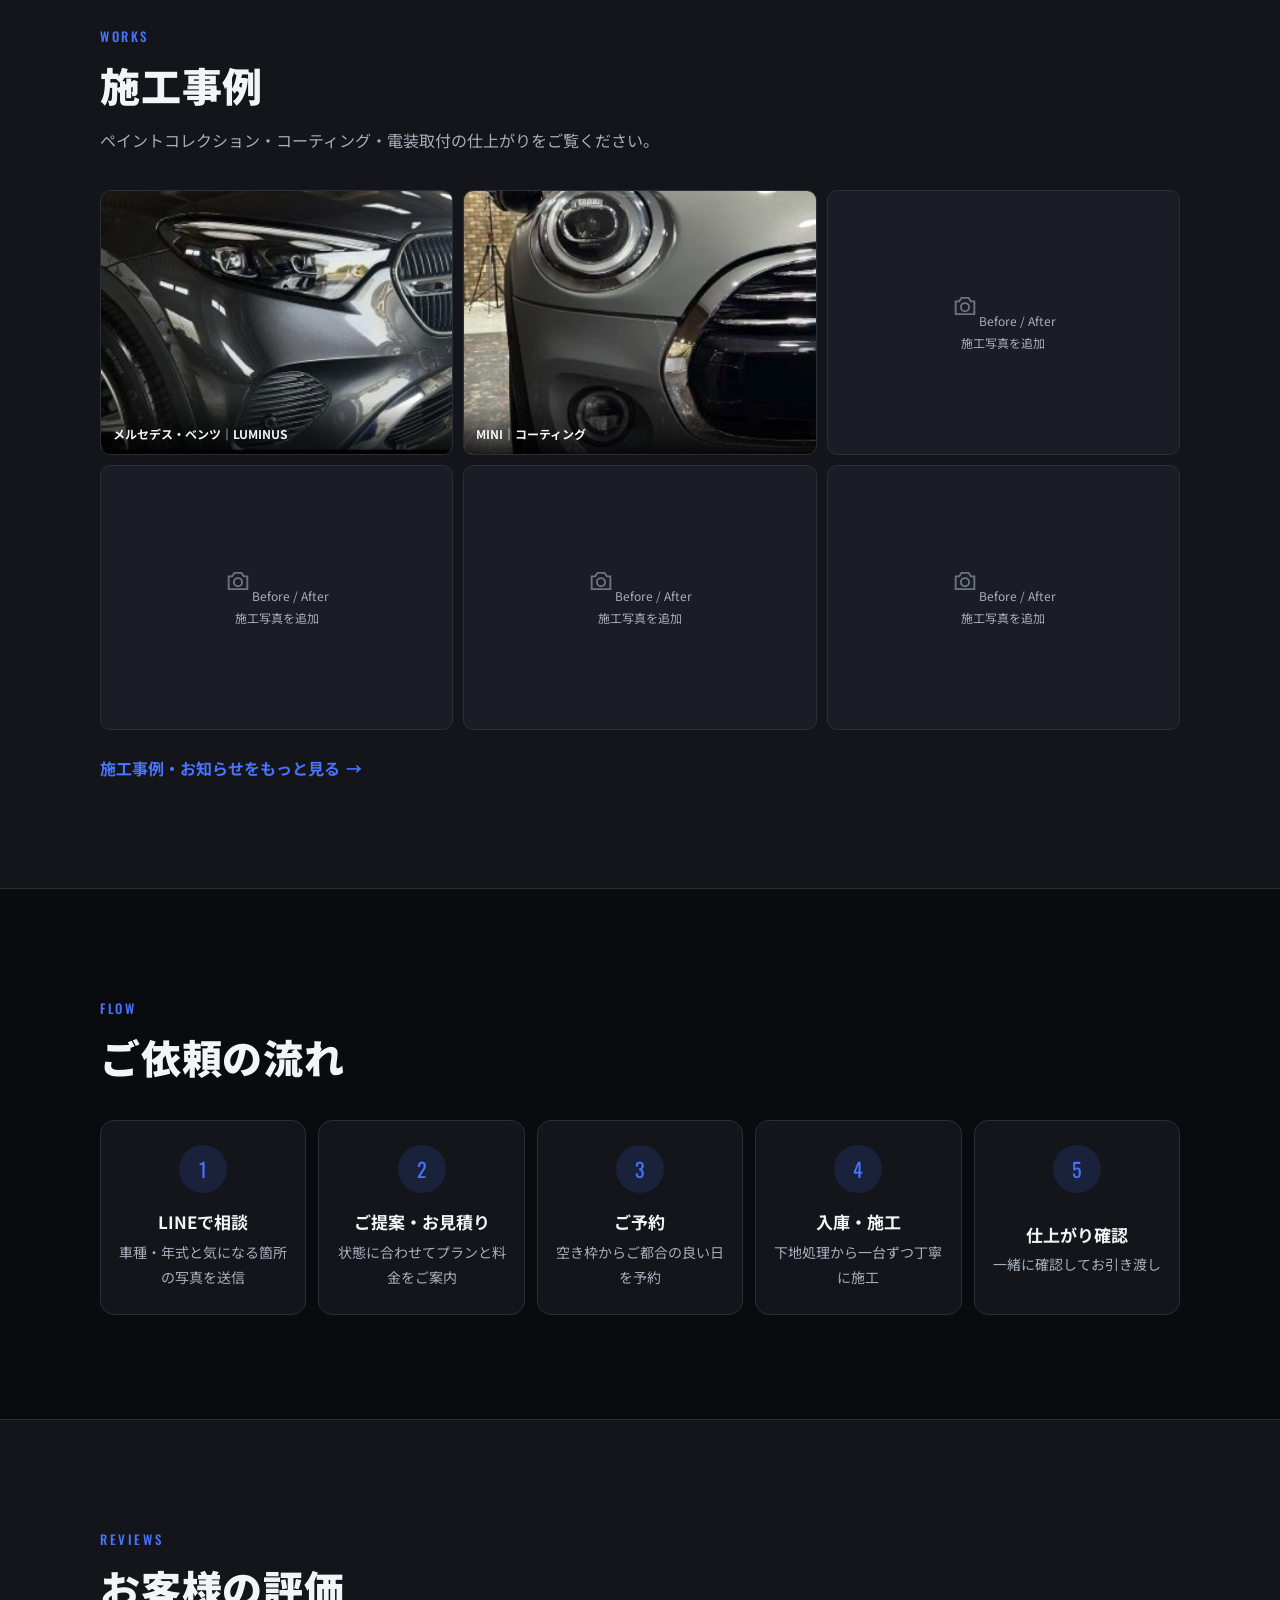
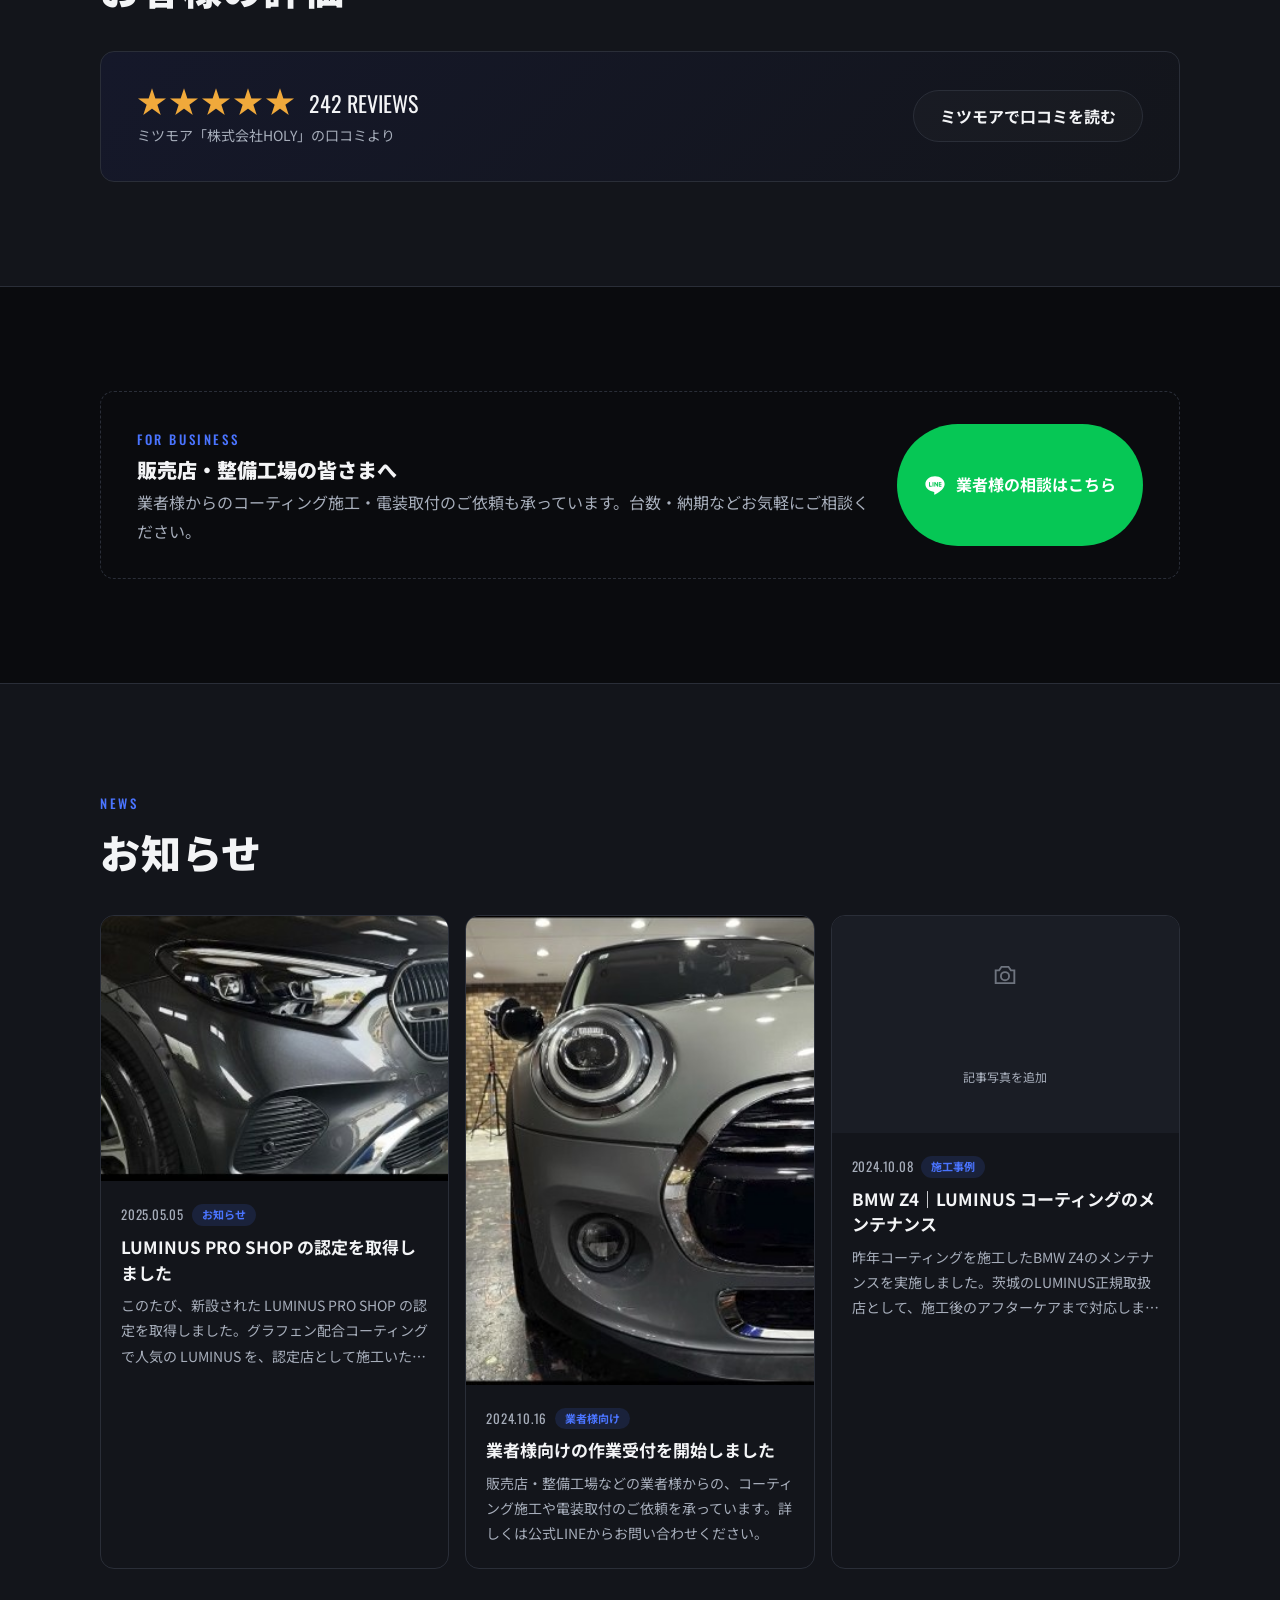
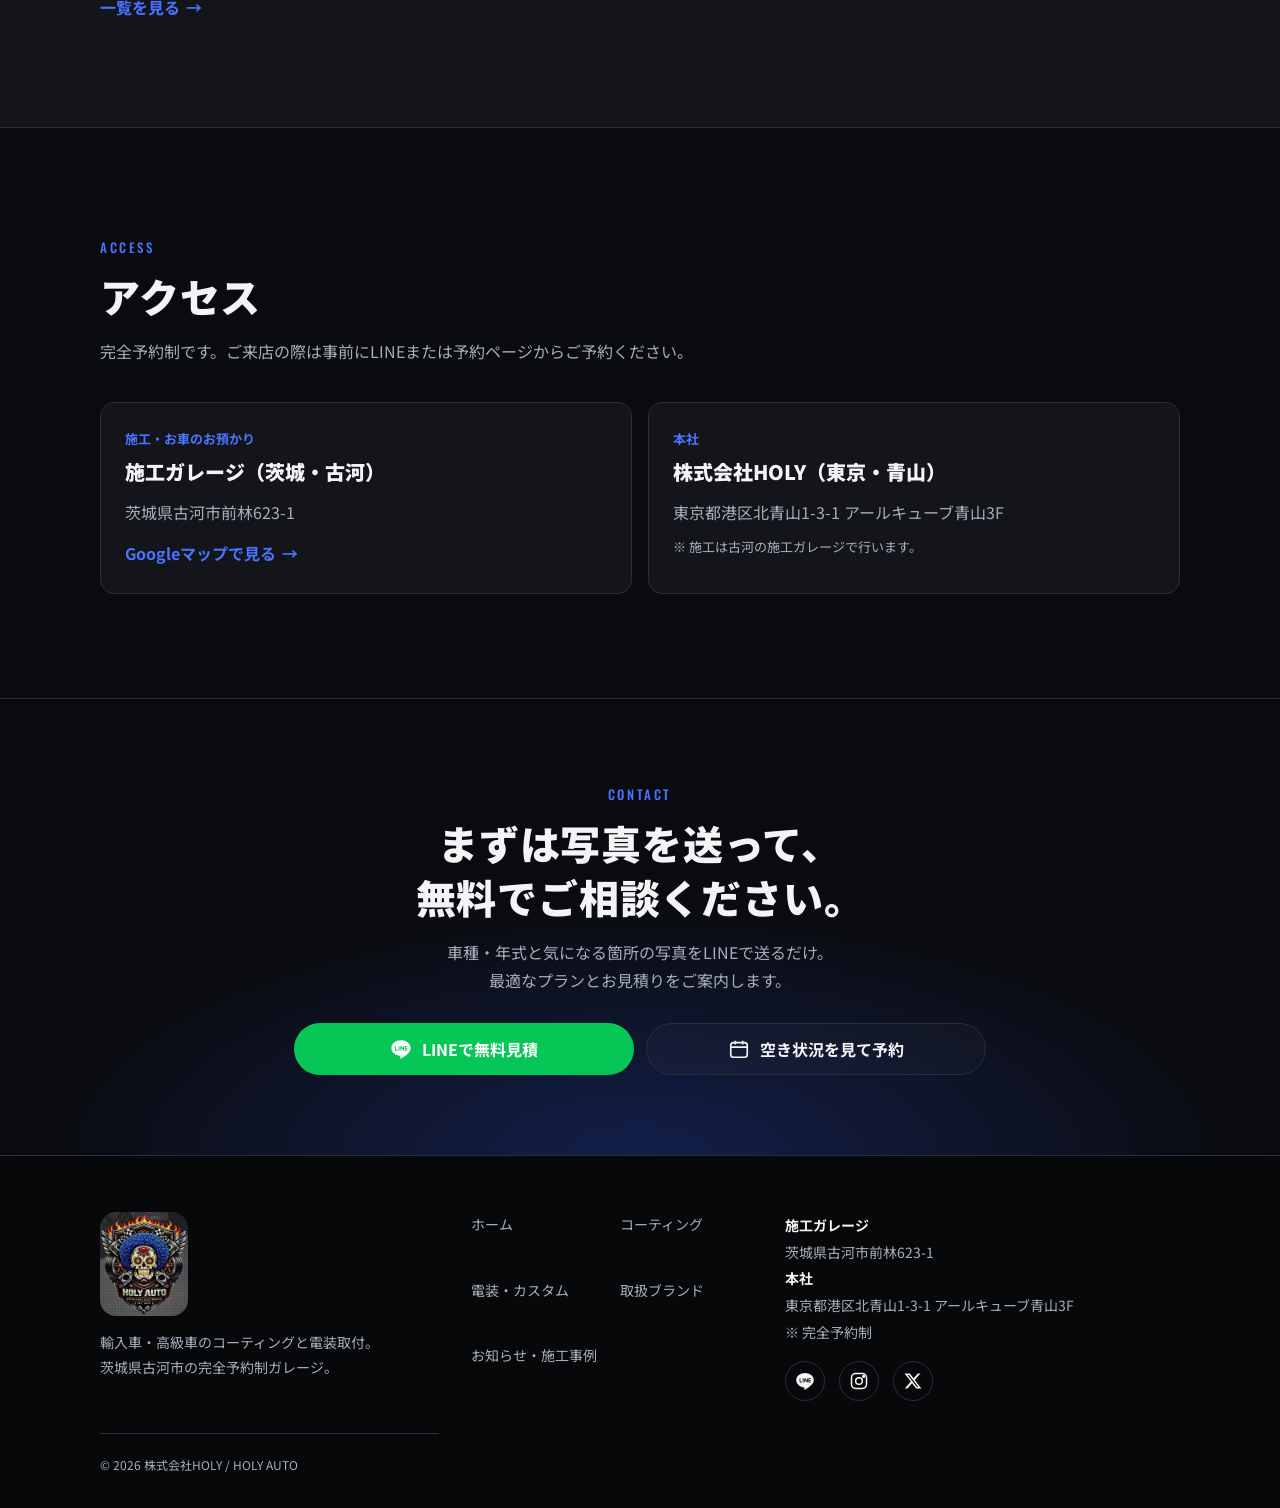
==== commit b77f7e65: "HOLY AUTO の新サイトとしてデザインと導線を刷新 - 黒×ブルーのブランドを継承したプレミアムなダークデザインに刷新 - LINE見積・予約の固定CTA（スマホ）とヘッダーCTA（PC）を追加" ====
--- a/index.html
+++ b/index.html
@@ -2,152 +2,318 @@
 <html lang="ja">
 <head>
 <meta charset="utf-8">
-<meta name="viewport" content="width=device-width, initial-scale=1">
-<title>HOLY AUTO | DETAILING & ELECTRONICS</title>
-<meta name="description" content="輸入車・高単価車両のコーティングと電装取付ならHOLY AUTO。研磨・セラミック/グラフェンコーティング、ドラレコ・レーダー取付まで一店舗で仕上げます。茨城県古河市・完全予約制。">
+<meta name="viewport" content="width=device-width, initial-scale=1, viewport-fit=cover">
+<title>HOLY AUTO｜輸入車・高級車のコーティングと電装取付（茨城・古河）</title>
+<meta name="description" content="茨城県古河市のHOLY AUTOは、輸入車・高級車のカーコーティングと電装取付の専門店。研磨から仕上げるコーティング（LUMINUS認定・BLASK正規）と、ドラレコ・レーダー取付をワンストップで。完全予約制、LINEで写真見積り無料。">
+<meta name="theme-color" content="#0a0b0e">
+<meta property="og:type" content="website">
+<meta property="og:site_name" content="HOLY AUTO">
+<meta property="og:title" content="HOLY AUTO｜輸入車・高級車のコーティングと電装取付（茨城・古河）">
+<meta property="og:description" content="茨城県古河市のHOLY AUTOは、輸入車・高級車のカーコーティングと電装取付の専門店。研磨から仕上げるコーティング（LUMINUS認定・BLASK正規）と、ドラレコ・レーダー取付をワンストップで。完全予約制、LINEで写真見積り無料。">
+<meta property="og:image" content="assets/img/logo.jpg">
+<link rel="icon" href="assets/img/logo.jpg">
 <link rel="preconnect" href="https://fonts.googleapis.com">
 <link rel="preconnect" href="https://fonts.gstatic.com" crossorigin>
-<link href="https://fonts.googleapis.com/css2?family=Alfa+Slab+One&family=EB+Garamond:wght@400;500&family=Noto+Sans+JP:wght@400;500;700&family=Noto+Serif+JP:wght@400;700&family=Oswald:wght@400;500&family=Rye&display=swap" rel="stylesheet">
+<link href="https://fonts.googleapis.com/css2?family=Noto+Sans+JP:wght@400;500;700;900&family=Oswald:wght@400;500&display=swap" rel="stylesheet">
 <link rel="stylesheet" href="assets/css/style.css">
+<script type="application/ld+json">{"@context": "https://schema.org", "@type": "AutoRepair", "name": "HOLY AUTO（株式会社HOLY）", "description": "輸入車・高級車のカーコーティングと電装取付の専門店。完全予約制。", "image": "assets/img/logo.jpg", "foundingDate": "2015", "address": {"@type": "PostalAddress", "addressCountry": "JP", "addressRegion": "茨城県", "addressLocality": "古河市", "streetAddress": "前林623-1"}, "makesOffer": [{"@type": "Offer", "itemOffered": {"@type": "Service", "name": "カーコーティング・ペイントコレクション"}}, {"@type": "Offer", "itemOffered": {"@type": "Service", "name": "ドライブレコーダー・レーダー探知機・電装品の取付"}}]}</script>
 </head>
 <body>
 <header class="site-header">
-  <div class="site-header__top">
-    <button class="hamburger" type="button" aria-label="メニューを開く" aria-expanded="false" aria-controls="drawer"><span></span><span></span><span></span></button>
-  </div>
-  <div class="site-header__cta">
-    <a href="#" data-link="book">BOOK NOW</a>
-    <a href="#" data-link="line">LINE QUOTE</a>
+  <div class="container">
+    <a class="brand" href="index.html" aria-label="HOLY AUTO トップへ">
+      <img src="assets/img/logo.jpg" alt="" width="40" height="40">
+      <span class="brand__name">HOLY AUTO<small>DETAILING &amp; ELECTRONICS</small></span>
+    </a>
+    <nav class="global-nav" aria-label="メインメニュー">
+      <a href="index.html" aria-current="page">ホーム</a>
+      <a href="coating.html">コーティング</a>
+      <a href="electronics.html">電装・カスタム</a>
+      <a href="brands.html">取扱ブランド</a>
+      <a href="blog.html">お知らせ・施工事例</a>
+    </nav>
+    <div class="header-cta">
+      <a class="btn btn--line" href="#" data-link="line"><svg viewBox="0 0 24 24" aria-hidden="true"><path fill="currentColor" d="M12 2.5C6.2 2.5 1.5 6.3 1.5 11c0 4.2 3.7 7.7 8.8 8.4.3.1.8.2.9.5.1.3.1.7 0 1l-.1.9c0 .3-.2 1 .9.6 1.1-.5 6-3.6 8.2-6.1 1.5-1.7 2.3-3.4 2.3-5.3 0-4.7-4.7-8.5-10.5-8.5Zm-3.9 11.3H6a.5.5 0 0 1-.5-.5V9.1a.5.5 0 0 1 1 0v3.7h1.6a.5.5 0 0 1 0 1Zm2.2-.5a.5.5 0 0 1-1 0V9.1a.5.5 0 0 1 1 0v4.2Zm5 0a.5.5 0 0 1-.9.3l-2.1-2.9v2.6a.5.5 0 0 1-1 0V9.1a.5.5 0 0 1 .9-.3l2.1 2.9V9.1a.5.5 0 0 1 1 0v4.2Zm3.4-2.6a.5.5 0 0 1 0 1h-1.6v1.1h1.6a.5.5 0 0 1 0 1h-2.1a.5.5 0 0 1-.5-.5V9.1c0-.3.2-.5.5-.5h2.1a.5.5 0 0 1 0 1h-1.6v1.1h1.6Z"/></svg>LINEで見積</a>
+      <a class="btn btn--primary" href="#" data-link="book"><svg viewBox="0 0 24 24" fill="none" stroke="currentColor" stroke-width="1.8" aria-hidden="true"><rect x="3" y="5" width="18" height="16" rx="3"/><path d="M3 10h18M8 3v4M16 3v4"/></svg>予約</a>
+    </div>
+    <button class="menu-btn" type="button" aria-label="メニューを開く" aria-expanded="false" aria-controls="drawer"><svg viewBox="0 0 24 24" fill="none" stroke="currentColor" stroke-width="2" aria-hidden="true"><path d="M4 7h16M4 12h16M4 17h16"/></svg></button>
   </div>
 </header>
-<nav class="drawer" id="drawer" aria-hidden="true" aria-label="サイトメニュー">
-  <button class="drawer__close" type="button" aria-label="メニューを閉じる">&times;</button>
-    <a href="index.html" aria-current="page">ホーム</a>
-    <a href="coating.html">コーティング</a>
-    <a href="electronics.html">電装・カスタム</a>
-    <a href="brands.html">取扱ブランド</a>
-    <a href="blog.html">ブログ</a>
-</nav>
+<div class="drawer" id="drawer" aria-hidden="true">
+  <div class="drawer__top"><button class="menu-btn drawer__close" type="button" aria-label="メニューを閉じる"><svg viewBox="0 0 24 24" fill="none" stroke="currentColor" stroke-width="2" aria-hidden="true"><path d="M6 6l12 12M18 6 6 18"/></svg></button></div>
+  <nav aria-label="メニュー">
+    <a href="index.html" aria-current="page">ホーム<span>HOME</span></a>
+    <a href="coating.html">コーティング<span>COATING</span></a>
+    <a href="electronics.html">電装・カスタム<span>ELECTRONICS</span></a>
+    <a href="brands.html">取扱ブランド<span>BRANDS</span></a>
+    <a href="blog.html">お知らせ・施工事例<span>NEWS</span></a>
+  </nav>
+  <a class="btn btn--line" href="#" data-link="line"><svg viewBox="0 0 24 24" aria-hidden="true"><path fill="currentColor" d="M12 2.5C6.2 2.5 1.5 6.3 1.5 11c0 4.2 3.7 7.7 8.8 8.4.3.1.8.2.9.5.1.3.1.7 0 1l-.1.9c0 .3-.2 1 .9.6 1.1-.5 6-3.6 8.2-6.1 1.5-1.7 2.3-3.4 2.3-5.3 0-4.7-4.7-8.5-10.5-8.5Zm-3.9 11.3H6a.5.5 0 0 1-.5-.5V9.1a.5.5 0 0 1 1 0v3.7h1.6a.5.5 0 0 1 0 1Zm2.2-.5a.5.5 0 0 1-1 0V9.1a.5.5 0 0 1 1 0v4.2Zm5 0a.5.5 0 0 1-.9.3l-2.1-2.9v2.6a.5.5 0 0 1-1 0V9.1a.5.5 0 0 1 .9-.3l2.1 2.9V9.1a.5.5 0 0 1 1 0v4.2Zm3.4-2.6a.5.5 0 0 1 0 1h-1.6v1.1h1.6a.5.5 0 0 1 0 1h-2.1a.5.5 0 0 1-.5-.5V9.1c0-.3.2-.5.5-.5h2.1a.5.5 0 0 1 0 1h-1.6v1.1h1.6Z"/></svg>LINEで無料見積</a>
+  <a class="btn btn--ghost" href="#" data-link="book"><svg viewBox="0 0 24 24" fill="none" stroke="currentColor" stroke-width="1.8" aria-hidden="true"><rect x="3" y="5" width="18" height="16" rx="3"/><path d="M3 10h18M8 3v4M16 3v4"/></svg>空き状況を見て予約</a>
+</div>
 <main>
 <section class="hero mesh">
-  <div class="hero__logo"><img src="assets/img/logo.jpg" alt="HOLY AUTO DETAILING &amp; ELECTRONICS EST. 2015" width="880" height="1040"></div>
-  <div class="hero__copy">
-    <h1 class="western western--xl">DETAILING &amp;<br>ELECTRONICS<br>FOR<br>IMPORT &amp;<br>LUXURY CARS</h1>
-    <p class="hero__lead">コーティングも電装も、<br>仕上げ切る。<br>輸入車・高単価車両の<br>“任せられる店”</p>
-    <a class="btn-pill" href="#" data-link="book">BOOK NOW</a><br>
-    <a class="btn-pill" href="#" data-link="line">LINEで無料相談</a>
-  </div>
-</section>
-
-<section class="section section--ink">
-  <div class="container">
-    <div class="service">
-      <h2 class="western western--lg">DETAILING &amp;<br>COATING</h2>
-      <p>洗車では終わらせない。下地から整え、艶と保護を“本物”に。輸入車・濃色車も対応。</p>
-      <ul class="service__list">
-        <li>PAINT CORRECTION <small>（研磨）</small></li>
-        <li>CERAMIC / GRAPHENE COATING</li>
-        <li>MAINTENANCE &amp; AFTERCARE</li>
-      </ul>
-      <a class="btn-line" href="coating.html">VIEW COATING PACKAGES</a>
-    </div>
-    <div class="service">
-      <h2 class="western western--lg">ELECTRONICS &amp;<br>CUSTOM</h2>
-      <p>ドラレコ・レーダー・各種電装。純正クオリティの配線と取付で、見えない所まで仕上げる。</p>
-      <ul class="service__list">
-        <li>DASHCAM <small>（前後2CH / デジタルインナーミラー）</small></li>
-        <li>RADAR DETECTOR <small>（移動式対応）</small></li>
-        <li>ACCESSORIES / WIRING</li>
-      </ul>
-      <a class="btn-line" href="electronics.html">VIEW ELECTRONICS MENU</a>
-    </div>
-  </div>
-</section>
-
-<section class="what-we-do">
-  <h2 class="western western--lg">WHAT WE DO</h2>
-  <p>Coating &amp; Electronics. One shop. Fully finished.</p>
-</section>
-
-<section class="section section--ink packages" id="packages">
-  <div class="container">
-    <h2 class="western western--lg center">COATING<br>PACKAGES</h2>
-    <p class="packages__intro">Choose by finish level. Starting prices are estimates.</p>
-    <div class="plan-box">
-    <div class="plan">
-      <h3 class="plan__name">STANDARD</h3>
-      <ul><li>Light prep + base coating</li><li class="jp">艶・撥水をしっかり出す</li><li>⏱ 1-2 DAYS</li><li>Starting at ¥XX,XXX</li></ul>
-      <a class="btn-line" href="#" data-link="book">BOOK NOW</a>
-    </div>
-    <div class="plan">
-      <h3 class="plan__name plan__name--pro">PRO（POPULAR）</h3>
-      <ul><li>Paint correction + multi-layer coating</li><li class="jp">深い艶・耐久性のバランス</li><li>⏱ 3-5 DAYS</li><li>Starting at ¥XXX,XXX</li></ul>
-      <a class="btn-line" href="#" data-link="book">BOOK NOW</a>
-    </div>
-    <div class="plan">
-      <h3 class="plan__name">ELITE</h3>
-      <ul><li>Full correction + top-tier coating</li><li class="jp">新車以上の仕上がりを狙う</li><li>⏱ 5-7 DAYS</li><li>Starting at ¥XXX,XXX</li></ul>
-      <a class="btn-line" href="#" data-link="book">BOOK NOW</a>
-    </div>
-    </div>
-  </div>
-</section>
-
-<section class="section section--black works">
-  <div class="container">
-    <h2 class="western western--lg">REAL CARS. REAL<br>RESULTS.</h2>
-    <p class="works__sub">Before / After<br>Paint correction. Coating. Electronics.</p>
-    <div class="gallery">
-      <div class="gallery__item">施工写真 1（差し替え）</div>
-      <div class="gallery__item gallery__item--tall">施工写真 2（差し替え）</div>
-      <div class="gallery__item gallery__item--tall">施工写真 3（差し替え）</div>
-      <div class="gallery__item">施工写真 4（差し替え）</div>
-      <div class="gallery__item">施工写真 5（差し替え）</div>
-      <div class="gallery__item gallery__item--tall">施工写真 6（差し替え）</div>
-      <div class="gallery__item">施工写真 7（差し替え）</div>
-      <div class="gallery__item">施工写真 8（差し替え）</div>
-      <div class="gallery__item">施工写真 9（差し替え）</div>
-    </div>
-    <a class="btn-line" href="blog.html">SEE MORE WORKS</a>
-  </div>
-</section>
-
-<section class="section section--black">
-  <div class="container center">
-    <h2 class="western western--md">REVIEWS</h2>
-    <a class="review-card" href="#" data-link="mitsumoa">
-      <div class="review-card__brand">ミツモア</div>
-      <div class="review-card__name">株式会社HOLY</div>
-      <div class="review-card__stars" aria-label="5つ星">★★★★★</div>
-      <div class="review-card__count">242件のレビュー</div>
-    </a>
-  </div>
-</section>
-
-<section class="section section--black ready">
-  <div class="container">
-    <h2 class="western western--md center">READY TO BOOK?</h2>
-    <p>Book with Square. If you're not sure what to choose, message us on LINE.</p>
-    <a class="btn-line" href="#" data-link="book">BOOK NOW</a>
-    <a class="btn-line" href="#" data-link="line">LINEで無料相談</a>
+  <div class="container">
+    <img class="hero__logo" src="assets/img/logo.jpg" alt="HOLY AUTO DETAILING &amp; ELECTRONICS EST. 2015" width="880" height="1040" fetchpriority="high">
+    <div>
+      <span class="eyebrow">Detailing &amp; Electronics — Est. 2015</span>
+      <h1>輸入車・高級車の<br><em>コーティング</em>と<em>電装</em>を、<br>ひとつの店で仕上げる。</h1>
+      <p class="hero__lead">下地処理（研磨）から始めるコーティングと、純正同等の配線で仕上げるドラレコ・レーダー取付。茨城県古河市の完全予約制ガレージで、一台ずつ丁寧に施工します。</p>
+      <div class="btn-row"><a class="btn btn--line" href="#" data-link="line"><svg viewBox="0 0 24 24" aria-hidden="true"><path fill="currentColor" d="M12 2.5C6.2 2.5 1.5 6.3 1.5 11c0 4.2 3.7 7.7 8.8 8.4.3.1.8.2.9.5.1.3.1.7 0 1l-.1.9c0 .3-.2 1 .9.6 1.1-.5 6-3.6 8.2-6.1 1.5-1.7 2.3-3.4 2.3-5.3 0-4.7-4.7-8.5-10.5-8.5Zm-3.9 11.3H6a.5.5 0 0 1-.5-.5V9.1a.5.5 0 0 1 1 0v3.7h1.6a.5.5 0 0 1 0 1Zm2.2-.5a.5.5 0 0 1-1 0V9.1a.5.5 0 0 1 1 0v4.2Zm5 0a.5.5 0 0 1-.9.3l-2.1-2.9v2.6a.5.5 0 0 1-1 0V9.1a.5.5 0 0 1 .9-.3l2.1 2.9V9.1a.5.5 0 0 1 1 0v4.2Zm3.4-2.6a.5.5 0 0 1 0 1h-1.6v1.1h1.6a.5.5 0 0 1 0 1h-2.1a.5.5 0 0 1-.5-.5V9.1c0-.3.2-.5.5-.5h2.1a.5.5 0 0 1 0 1h-1.6v1.1h1.6Z"/></svg>LINEで無料見積（写真を送るだけ）</a><a class="btn btn--ghost" href="#" data-link="book"><svg viewBox="0 0 24 24" fill="none" stroke="currentColor" stroke-width="1.8" aria-hidden="true"><rect x="3" y="5" width="18" height="16" rx="3"/><path d="M3 10h18M8 3v4M16 3v4"/></svg>空き状況を見て予約</a></div>
+      <p class="hero__note">車種・年式と気になる箇所の写真をLINEで送るだけでOK。</p>
+      <p class="hero__place">茨城県古河市｜完全予約制</p>
+    </div>
+  </div>
+</section>
+
+<section class="trust" aria-label="認定・実績">
+  <ul class="container">
+    <li><strong>LUMINUS</strong><span>PRO SHOP 認定店</span></li>
+    <li><strong>BLASK</strong><span>茨城県内唯一の<br>正規取扱施工店</span></li>
+    <li><strong><span class="stars">★★★★★</span></strong><span>ミツモア口コミ 242件</span></li>
+    <li><strong>EST. 2015</strong><span>創業から積み重ねた<br>施工実績</span></li>
+  </ul>
+</section>
+
+<section class="section" id="services">
+  <div class="container">
+    <div class="section-head">
+      <span class="eyebrow">Services</span>
+      <h2 class="section-title">コーティングも電装も、<br>見えない所まで仕上げ切る。</h2>
+    </div>
+    <div class="service-grid">
+      <a class="service-card" href="coating.html">
+        <span class="eyebrow">Detailing &amp; Coating</span>
+        <h3>コーティング</h3>
+        <p>洗車では落ちないキズ・水シミを研磨で整え、目的に合わせて4ブランドから最適なコーティングをご提案します。</p>
+        <ul class="check-list"><li>ペイントコレクション（研磨）</li><li>セラミック / グラフェンコーティング</li><li>メンテナンス・アフターケア</li></ul>
+        <span class="text-link">コーティングを詳しく見る</span>
+      </a>
+      <a class="service-card" href="electronics.html">
+        <span class="eyebrow">Electronics &amp; Custom</span>
+        <h3>電装・カスタム取付</h3>
+        <p>配線処理から動作確認まで丁寧に。純正クオリティの取付で、見た目の仕上がりまでこだわります。</p>
+        <ul class="check-list"><li>ドラレコ（前後2カメラ / デジタルインナーミラー）</li><li>レーダー探知機（移動式対応）</li><li>ETC・ナビ・ライト・オーディオ ほか</li></ul>
+        <span class="text-link">電装メニューを見る</span>
+      </a>
+    </div>
+  </div>
+</section>
+
+<section class="section section--surface">
+  <div class="container">
+    <div class="section-head">
+      <span class="eyebrow">Why HOLY AUTO</span>
+      <h2 class="section-title">選ばれる4つの理由</h2>
+    </div>
+    <div class="reasons">
+      <div class="reason"><h3>下地から仕上げる</h3><p>コーティングの艶と持ちは下地で決まります。細部洗浄・鉄粉除去・研磨を省かずに施工します。</p></div>
+      <div class="reason"><h3>輸入車の施工実績</h3><p>BMW・メルセデス・MINIなど輸入車の施工経験が豊富。塗装や車両の特性に合わせて施工します。</p></div>
+      <div class="reason"><h3>4ブランドの正規取扱</h3><p>LUMINUS・BLASK・FIRE BALL・3D HYBRID の正規取扱施工店。目的とご予算に合うものを選べます。</p></div>
+      <div class="reason"><h3>電装までワンストップ</h3><p>コーティングと電装取付をまとめてご相談いただけます。輸入車・旧車・新型車の電装もお任せください。</p></div>
+    </div>
+  </div>
+</section>
+
+<section class="section" id="plans">
+  <div class="container">
+    <div class="section-head">
+      <span class="eyebrow">Coating Packages</span>
+      <h2 class="section-title">仕上がりで選べる3つのプラン</h2>
+      <p class="section-lead">迷ったら「PRO」がおすすめ。塗装の状態を拝見して、最適なプランとブランドをご提案します。</p>
+    </div>
+    <div class="plans">
+      <div class="plan">
+        
+        <h3 class="plan__name">STANDARD</h3>
+        <p class="plan__tagline">艶と撥水をしっかり出す</p>
+        <p class="plan__price"><strong class="todo">¥XX,XXX</strong><small>〜（税込）</small></p>
+        <dl><dt>内容</dt><dd>軽研磨（下地処理）＋ベースコーティング</dd><dt>期間</dt><dd>1〜2日</dd><dt>おすすめ</dt><dd>まずは綺麗な状態を保ちたい方</dd></dl>
+        <a class="btn btn--line" href="#" data-link="line"><svg viewBox="0 0 24 24" aria-hidden="true"><path fill="currentColor" d="M12 2.5C6.2 2.5 1.5 6.3 1.5 11c0 4.2 3.7 7.7 8.8 8.4.3.1.8.2.9.5.1.3.1.7 0 1l-.1.9c0 .3-.2 1 .9.6 1.1-.5 6-3.6 8.2-6.1 1.5-1.7 2.3-3.4 2.3-5.3 0-4.7-4.7-8.5-10.5-8.5Zm-3.9 11.3H6a.5.5 0 0 1-.5-.5V9.1a.5.5 0 0 1 1 0v3.7h1.6a.5.5 0 0 1 0 1Zm2.2-.5a.5.5 0 0 1-1 0V9.1a.5.5 0 0 1 1 0v4.2Zm5 0a.5.5 0 0 1-.9.3l-2.1-2.9v2.6a.5.5 0 0 1-1 0V9.1a.5.5 0 0 1 .9-.3l2.1 2.9V9.1a.5.5 0 0 1 1 0v4.2Zm3.4-2.6a.5.5 0 0 1 0 1h-1.6v1.1h1.6a.5.5 0 0 1 0 1h-2.1a.5.5 0 0 1-.5-.5V9.1c0-.3.2-.5.5-.5h2.1a.5.5 0 0 1 0 1h-1.6v1.1h1.6Z"/></svg>このプランを相談する</a>
+      </div>
+      <div class="plan plan--featured">
+        <span class="plan__badge">人気</span>
+        <h3 class="plan__name">PRO</h3>
+        <p class="plan__tagline">深い艶と耐久性のバランス</p>
+        <p class="plan__price"><strong class="todo">¥XX,XXX</strong><small>〜（税込）</small></p>
+        <dl><dt>内容</dt><dd>ペイントコレクション（研磨）＋多層コーティング</dd><dt>期間</dt><dd>3〜5日</dd><dt>おすすめ</dt><dd>洗車キズ・くすみもまとめて解消したい方</dd></dl>
+        <a class="btn btn--line" href="#" data-link="line"><svg viewBox="0 0 24 24" aria-hidden="true"><path fill="currentColor" d="M12 2.5C6.2 2.5 1.5 6.3 1.5 11c0 4.2 3.7 7.7 8.8 8.4.3.1.8.2.9.5.1.3.1.7 0 1l-.1.9c0 .3-.2 1 .9.6 1.1-.5 6-3.6 8.2-6.1 1.5-1.7 2.3-3.4 2.3-5.3 0-4.7-4.7-8.5-10.5-8.5Zm-3.9 11.3H6a.5.5 0 0 1-.5-.5V9.1a.5.5 0 0 1 1 0v3.7h1.6a.5.5 0 0 1 0 1Zm2.2-.5a.5.5 0 0 1-1 0V9.1a.5.5 0 0 1 1 0v4.2Zm5 0a.5.5 0 0 1-.9.3l-2.1-2.9v2.6a.5.5 0 0 1-1 0V9.1a.5.5 0 0 1 .9-.3l2.1 2.9V9.1a.5.5 0 0 1 1 0v4.2Zm3.4-2.6a.5.5 0 0 1 0 1h-1.6v1.1h1.6a.5.5 0 0 1 0 1h-2.1a.5.5 0 0 1-.5-.5V9.1c0-.3.2-.5.5-.5h2.1a.5.5 0 0 1 0 1h-1.6v1.1h1.6Z"/></svg>このプランを相談する</a>
+      </div>
+      <div class="plan">
+        
+        <h3 class="plan__name">ELITE</h3>
+        <p class="plan__tagline">新車以上の仕上がりを狙う</p>
+        <p class="plan__price"><strong class="todo">¥XX,XXX</strong><small>〜（税込）</small></p>
+        <dl><dt>内容</dt><dd>フルコレクション（本格研磨）＋最上位コーティング</dd><dt>期間</dt><dd>5〜7日</dd><dt>おすすめ</dt><dd>最高の艶と保護を求める方・高級輸入車</dd></dl>
+        <a class="btn btn--line" href="#" data-link="line"><svg viewBox="0 0 24 24" aria-hidden="true"><path fill="currentColor" d="M12 2.5C6.2 2.5 1.5 6.3 1.5 11c0 4.2 3.7 7.7 8.8 8.4.3.1.8.2.9.5.1.3.1.7 0 1l-.1.9c0 .3-.2 1 .9.6 1.1-.5 6-3.6 8.2-6.1 1.5-1.7 2.3-3.4 2.3-5.3 0-4.7-4.7-8.5-10.5-8.5Zm-3.9 11.3H6a.5.5 0 0 1-.5-.5V9.1a.5.5 0 0 1 1 0v3.7h1.6a.5.5 0 0 1 0 1Zm2.2-.5a.5.5 0 0 1-1 0V9.1a.5.5 0 0 1 1 0v4.2Zm5 0a.5.5 0 0 1-.9.3l-2.1-2.9v2.6a.5.5 0 0 1-1 0V9.1a.5.5 0 0 1 .9-.3l2.1 2.9V9.1a.5.5 0 0 1 1 0v4.2Zm3.4-2.6a.5.5 0 0 1 0 1h-1.6v1.1h1.6a.5.5 0 0 1 0 1h-2.1a.5.5 0 0 1-.5-.5V9.1c0-.3.2-.5.5-.5h2.1a.5.5 0 0 1 0 1h-1.6v1.1h1.6Z"/></svg>このプランを相談する</a>
+      </div>
+    </div>
+    <p class="plans-note">※ 料金は車両サイズ・塗装状態・選択ブランドにより変わります。写真をお送りいただければ事前にお見積りします。</p>
+  </div>
+</section>
+
+<section class="section section--surface" id="works">
+  <div class="container">
+    <div class="section-head">
+      <span class="eyebrow">Works</span>
+      <h2 class="section-title">施工事例</h2>
+      <p class="section-lead">ペイントコレクション・コーティング・電装取付の仕上がりをご覧ください。</p>
+    </div>
+    <div class="works">
+      <figure class="work"><img src="assets/img/blog-luminus.jpg" alt="メルセデス・ベンツ LUMINUSコーティング施工" loading="lazy"><figcaption>メルセデス・ベンツ｜LUMINUS</figcaption></figure>
+      <figure class="work"><img src="assets/img/blog-gyosha.jpg" alt="MINI 施工" loading="lazy"><figcaption>MINI｜コーティング</figcaption></figure>
+      <figure class="work work--placeholder"><div><svg viewBox="0 0 24 24" fill="none" stroke="currentColor" stroke-width="1.6" aria-hidden="true"><path d="M4 8h3l2-3h6l2 3h3v11H4z"/><circle cx="12" cy="13" r="3.5"/></svg><span>Before / After<br>施工写真を追加</span></div></figure>
+      <figure class="work work--placeholder"><div><svg viewBox="0 0 24 24" fill="none" stroke="currentColor" stroke-width="1.6" aria-hidden="true"><path d="M4 8h3l2-3h6l2 3h3v11H4z"/><circle cx="12" cy="13" r="3.5"/></svg><span>Before / After<br>施工写真を追加</span></div></figure>
+      <figure class="work work--placeholder"><div><svg viewBox="0 0 24 24" fill="none" stroke="currentColor" stroke-width="1.6" aria-hidden="true"><path d="M4 8h3l2-3h6l2 3h3v11H4z"/><circle cx="12" cy="13" r="3.5"/></svg><span>Before / After<br>施工写真を追加</span></div></figure>
+      <figure class="work work--placeholder"><div><svg viewBox="0 0 24 24" fill="none" stroke="currentColor" stroke-width="1.6" aria-hidden="true"><path d="M4 8h3l2-3h6l2 3h3v11H4z"/><circle cx="12" cy="13" r="3.5"/></svg><span>Before / After<br>施工写真を追加</span></div></figure>
+    </div>
+    <p style="margin-top:24px"><a class="text-link" href="blog.html">施工事例・お知らせをもっと見る</a></p>
+  </div>
+</section>
+
+<section class="section" id="flow">
+  <div class="container">
+    <div class="section-head">
+      <span class="eyebrow">Flow</span>
+      <h2 class="section-title">ご依頼の流れ</h2>
+    </div>
+    <ol class="steps">
+      <li class="step"><div><h3>LINEで相談</h3><p>車種・年式と気になる箇所の写真を送信</p></div></li>
+      <li class="step"><div><h3>ご提案・お見積り</h3><p>状態に合わせてプランと料金をご案内</p></div></li>
+      <li class="step"><div><h3>ご予約</h3><p>空き枠からご都合の良い日を予約</p></div></li>
+      <li class="step"><div><h3>入庫・施工</h3><p>下地処理から一台ずつ丁寧に施工</p></div></li>
+      <li class="step"><div><h3>仕上がり確認</h3><p>一緒に確認してお引き渡し</p></div></li>
+    </ol>
+  </div>
+</section>
+
+<section class="section section--surface" id="reviews">
+  <div class="container">
+    <div class="section-head">
+      <span class="eyebrow">Reviews</span>
+      <h2 class="section-title">お客様の評価</h2>
+    </div>
+    <div class="review">
+      <div>
+        <div class="review__score"><span class="review__stars" aria-label="5つ星">★★★★★</span><span class="review__count">242 REVIEWS</span></div>
+        <p class="review__source">ミツモア「株式会社HOLY」の口コミより</p>
+      </div>
+      <a class="btn btn--ghost" href="#" data-link="mitsumoa">ミツモアで口コミを読む</a>
+    </div>
+  </div>
+</section>
+
+<section class="section">
+  <div class="container">
+    <div class="b2b">
+      <div>
+        <span class="eyebrow">For Business</span>
+        <h3>販売店・整備工場の皆さまへ</h3>
+        <p>業者様からのコーティング施工・電装取付のご依頼も承っています。台数・納期などお気軽にご相談ください。</p>
+      </div>
+      <a class="btn btn--line" href="#" data-link="line"><svg viewBox="0 0 24 24" aria-hidden="true"><path fill="currentColor" d="M12 2.5C6.2 2.5 1.5 6.3 1.5 11c0 4.2 3.7 7.7 8.8 8.4.3.1.8.2.9.5.1.3.1.7 0 1l-.1.9c0 .3-.2 1 .9.6 1.1-.5 6-3.6 8.2-6.1 1.5-1.7 2.3-3.4 2.3-5.3 0-4.7-4.7-8.5-10.5-8.5Zm-3.9 11.3H6a.5.5 0 0 1-.5-.5V9.1a.5.5 0 0 1 1 0v3.7h1.6a.5.5 0 0 1 0 1Zm2.2-.5a.5.5 0 0 1-1 0V9.1a.5.5 0 0 1 1 0v4.2Zm5 0a.5.5 0 0 1-.9.3l-2.1-2.9v2.6a.5.5 0 0 1-1 0V9.1a.5.5 0 0 1 .9-.3l2.1 2.9V9.1a.5.5 0 0 1 1 0v4.2Zm3.4-2.6a.5.5 0 0 1 0 1h-1.6v1.1h1.6a.5.5 0 0 1 0 1h-2.1a.5.5 0 0 1-.5-.5V9.1c0-.3.2-.5.5-.5h2.1a.5.5 0 0 1 0 1h-1.6v1.1h1.6Z"/></svg>業者様の相談はこちら</a>
+    </div>
+  </div>
+</section>
+
+<section class="section section--surface" id="news">
+  <div class="container">
+    <div class="section-head">
+      <span class="eyebrow">News</span>
+      <h2 class="section-title">お知らせ</h2>
+    </div>
+    <div class="posts">
+      <article class="post-card">
+        <div class="post-card__img"><img src="assets/img/blog-luminus.jpg" alt="LUMINUSコーティング施工車（メルセデス・ベンツ）" loading="lazy"></div>
+        <div class="post-card__body">
+          <time datetime="2025-05-05">2025.05.05</time><span class="tag">お知らせ</span>
+          <h3>LUMINUS PRO SHOP の認定を取得しました</h3>
+          <p>このたび、新設された LUMINUS PRO SHOP の認定を取得しました。グラフェン配合コーティングで人気の LUMINUS を、認定店として施工いたします。</p>
+        </div>
+      </article><article class="post-card">
+        <div class="post-card__img"><img src="assets/img/blog-gyosha.jpg" alt="MINI フロント" loading="lazy"></div>
+        <div class="post-card__body">
+          <time datetime="2024-10-16">2024.10.16</time><span class="tag">業者様向け</span>
+          <h3>業者様向けの作業受付を開始しました</h3>
+          <p>販売店・整備工場などの業者様からの、コーティング施工や電装取付のご依頼を承っています。詳しくは公式LINEからお問い合わせください。</p>
+        </div>
+      </article><article class="post-card">
+        <div class="post-card__img"><div class="work--placeholder" style="height:100%"><svg viewBox="0 0 24 24" fill="none" stroke="currentColor" stroke-width="1.6" aria-hidden="true"><path d="M4 8h3l2-3h6l2 3h3v11H4z"/><circle cx="12" cy="13" r="3.5"/></svg><span>記事写真を追加</span></div></div>
+        <div class="post-card__body">
+          <time datetime="2024-10-08">2024.10.08</time><span class="tag">施工事例</span>
+          <h3>BMW Z4｜LUMINUS コーティングのメンテナンス</h3>
+          <p>昨年コーティングを施工したBMW Z4のメンテナンスを実施しました。茨城のLUMINUS正規取扱店として、施工後のアフターケアまで対応します。</p>
+        </div>
+      </article>
+    </div>
+    <p style="margin-top:24px"><a class="text-link" href="blog.html">一覧を見る</a></p>
+  </div>
+</section>
+
+<section class="section" id="access">
+  <div class="container">
+    <div class="section-head">
+      <span class="eyebrow">Access</span>
+      <h2 class="section-title">アクセス</h2>
+      <p class="section-lead">完全予約制です。ご来店の際は事前にLINEまたは予約ページからご予約ください。</p>
+    </div>
+    <div class="access">
+      <div class="place">
+        <p class="place__label">施工・お車のお預かり</p>
+        <h3>施工ガレージ（茨城・古河）</h3>
+        <address>茨城県古河市前林623-1</address>
+        <a class="text-link" href="https://www.google.com/maps/search/?api=1&amp;query=%E8%8C%A8%E5%9F%8E%E7%9C%8C%E5%8F%A4%E6%B2%B3%E5%B8%82%E5%89%8D%E6%9E%97623-1" target="_blank" rel="noopener">Googleマップで見る</a>
+      </div>
+      <div class="place">
+        <p class="place__label">本社</p>
+        <h3>株式会社HOLY（東京・青山）</h3>
+        <address>東京都港区北青山1-3-1 アールキューブ青山3F</address>
+        <p class="text-muted" style="font-size:13px;margin-top:8px">※ 施工は古河の施工ガレージで行います。</p>
+      </div>
+    </div>
+  </div>
+</section>
+<section class="cta-final">
+  <div class="container">
+    <span class="eyebrow">CONTACT</span>
+    <h2 class="section-title">まずは写真を送って、<br>無料でご相談ください。</h2>
+    <p class="section-lead" style="margin-left:auto;margin-right:auto">車種・年式と気になる箇所の写真をLINEで送るだけ。<br>最適なプランとお見積りをご案内します。</p>
+    <div class="btn-row"><a class="btn btn--line" href="#" data-link="line"><svg viewBox="0 0 24 24" aria-hidden="true"><path fill="currentColor" d="M12 2.5C6.2 2.5 1.5 6.3 1.5 11c0 4.2 3.7 7.7 8.8 8.4.3.1.8.2.9.5.1.3.1.7 0 1l-.1.9c0 .3-.2 1 .9.6 1.1-.5 6-3.6 8.2-6.1 1.5-1.7 2.3-3.4 2.3-5.3 0-4.7-4.7-8.5-10.5-8.5Zm-3.9 11.3H6a.5.5 0 0 1-.5-.5V9.1a.5.5 0 0 1 1 0v3.7h1.6a.5.5 0 0 1 0 1Zm2.2-.5a.5.5 0 0 1-1 0V9.1a.5.5 0 0 1 1 0v4.2Zm5 0a.5.5 0 0 1-.9.3l-2.1-2.9v2.6a.5.5 0 0 1-1 0V9.1a.5.5 0 0 1 .9-.3l2.1 2.9V9.1a.5.5 0 0 1 1 0v4.2Zm3.4-2.6a.5.5 0 0 1 0 1h-1.6v1.1h1.6a.5.5 0 0 1 0 1h-2.1a.5.5 0 0 1-.5-.5V9.1c0-.3.2-.5.5-.5h2.1a.5.5 0 0 1 0 1h-1.6v1.1h1.6Z"/></svg>LINEで無料見積</a><a class="btn btn--ghost" href="#" data-link="book"><svg viewBox="0 0 24 24" fill="none" stroke="currentColor" stroke-width="1.8" aria-hidden="true"><rect x="3" y="5" width="18" height="16" rx="3"/><path d="M3 10h18M8 3v4M16 3v4"/></svg>空き状況を見て予約</a></div>
   </div>
 </section>
 </main>
 <footer class="site-footer">
- <div class="container">
-  <address>
-    本社：東京都港区北青山1-3-1　アールキューブ青山3F<br>
-    施工ガレージ：茨城県古河市前林623-1<br>
-    ※完全予約制
-  </address>
-  <div class="sns">
-    <a href="#" data-link="x" aria-label="X"><svg viewBox="0 0 24 24" aria-hidden="true"><path fill="#fff" d="M17.8 3h3.1l-6.8 7.7L22 21h-6.2l-4.9-6.3L5.3 21H2.2l7.2-8.3L1.8 3h6.4l4.4 5.8L17.8 3Zm-1.1 16.2h1.7L7.2 4.7H5.4l11.3 14.5Z"/></svg></a>
-    <a href="#" data-link="instagram" aria-label="Instagram"><svg viewBox="0 0 48 48" aria-hidden="true"><defs><radialGradient id="ig" cx="30%" cy="107%" r="150%"><stop offset="0" stop-color="#fdf497"/><stop offset=".1" stop-color="#fdf497"/><stop offset=".5" stop-color="#fd5949"/><stop offset=".7" stop-color="#d6249f"/><stop offset="1" stop-color="#285AEB"/></radialGradient></defs><rect x="2" y="2" width="44" height="44" rx="12" fill="url(#ig)"/><rect x="11" y="11" width="26" height="26" rx="8" fill="none" stroke="#fff" stroke-width="3.5"/><circle cx="24" cy="24" r="6.3" fill="none" stroke="#fff" stroke-width="3.5"/><circle cx="32.5" cy="15.5" r="2" fill="#fff"/></svg></a>
-    <a href="#" data-link="line" aria-label="LINE"><svg viewBox="0 0 48 48" aria-hidden="true"><circle cx="24" cy="24" r="23" fill="#06C755"/><path fill="#fff" d="M24 11c-8.3 0-15 5.4-15 12.1 0 6 5.3 11 12.5 12 .5.1 1.1.3 1.3.7.2.4.1.9.1 1.3l-.2 1.3c-.1.4-.3 1.5 1.3.8s8.6-5.1 11.8-8.7c2.2-2.4 3.2-4.8 3.2-7.4C39 16.4 32.3 11 24 11Z"/><text x="24" y="26.5" text-anchor="middle" font-family="Arial, sans-serif" font-weight="700" font-size="8.5" fill="#06C755">LINE</text></svg></a>
-  </div>
- </div>
+  <div class="container">
+    <div class="footer-brand">
+      <img src="assets/img/logo.jpg" alt="HOLY AUTO DETAILING &amp; ELECTRONICS EST. 2015" width="88" height="104" loading="lazy">
+      <p>輸入車・高級車のコーティングと電装取付。<br>茨城県古河市の完全予約制ガレージ。</p>
+    </div>
+    <nav class="footer-nav" aria-label="フッターメニュー">
+      <a href="index.html">ホーム</a>
+      <a href="coating.html">コーティング</a>
+      <a href="electronics.html">電装・カスタム</a>
+      <a href="brands.html">取扱ブランド</a>
+      <a href="blog.html">お知らせ・施工事例</a>
+    </nav>
+    <div class="footer-info">
+      <address>
+        <strong>施工ガレージ</strong><br>茨城県古河市前林623-1<br>
+        <strong>本社</strong><br>東京都港区北青山1-3-1 アールキューブ青山3F<br>
+        ※ 完全予約制
+      </address>
+      <div class="sns">
+        <a href="#" data-link="line" aria-label="公式LINE"><svg viewBox="0 0 24 24" aria-hidden="true"><path fill="currentColor" d="M12 2.5C6.2 2.5 1.5 6.3 1.5 11c0 4.2 3.7 7.7 8.8 8.4.3.1.8.2.9.5.1.3.1.7 0 1l-.1.9c0 .3-.2 1 .9.6 1.1-.5 6-3.6 8.2-6.1 1.5-1.7 2.3-3.4 2.3-5.3 0-4.7-4.7-8.5-10.5-8.5Zm-3.9 11.3H6a.5.5 0 0 1-.5-.5V9.1a.5.5 0 0 1 1 0v3.7h1.6a.5.5 0 0 1 0 1Zm2.2-.5a.5.5 0 0 1-1 0V9.1a.5.5 0 0 1 1 0v4.2Zm5 0a.5.5 0 0 1-.9.3l-2.1-2.9v2.6a.5.5 0 0 1-1 0V9.1a.5.5 0 0 1 .9-.3l2.1 2.9V9.1a.5.5 0 0 1 1 0v4.2Zm3.4-2.6a.5.5 0 0 1 0 1h-1.6v1.1h1.6a.5.5 0 0 1 0 1h-2.1a.5.5 0 0 1-.5-.5V9.1c0-.3.2-.5.5-.5h2.1a.5.5 0 0 1 0 1h-1.6v1.1h1.6Z"/></svg></a>
+        <a href="#" data-link="instagram" aria-label="Instagram"><svg viewBox="0 0 24 24" fill="none" stroke="currentColor" stroke-width="1.8" aria-hidden="true"><rect x="3" y="3" width="18" height="18" rx="5"/><circle cx="12" cy="12" r="4"/><circle cx="17.5" cy="6.5" r="1" fill="currentColor"/></svg></a>
+        <a href="#" data-link="x" aria-label="X"><svg viewBox="0 0 24 24" aria-hidden="true"><path fill="currentColor" d="M17.8 3h3.1l-6.8 7.7L22 21h-6.2l-4.9-6.3L5.3 21H2.2l7.2-8.3L1.8 3h6.4l4.4 5.8L17.8 3Zm-1.1 16.2h1.7L7.2 4.7H5.4l11.3 14.5Z"/></svg></a>
+      </div>
+    </div>
+    <p class="copyright">&copy; <span id="year">2026</span> 株式会社HOLY / HOLY AUTO</p>
+  </div>
 </footer>
-<a class="fab" href="#" data-link="line" aria-label="LINEで問い合わせ"><span><i></i><i></i><i></i></span></a>
+<div class="sticky-cta">
+  <a class="btn btn--line" href="#" data-link="line"><svg viewBox="0 0 24 24" aria-hidden="true"><path fill="currentColor" d="M12 2.5C6.2 2.5 1.5 6.3 1.5 11c0 4.2 3.7 7.7 8.8 8.4.3.1.8.2.9.5.1.3.1.7 0 1l-.1.9c0 .3-.2 1 .9.6 1.1-.5 6-3.6 8.2-6.1 1.5-1.7 2.3-3.4 2.3-5.3 0-4.7-4.7-8.5-10.5-8.5Zm-3.9 11.3H6a.5.5 0 0 1-.5-.5V9.1a.5.5 0 0 1 1 0v3.7h1.6a.5.5 0 0 1 0 1Zm2.2-.5a.5.5 0 0 1-1 0V9.1a.5.5 0 0 1 1 0v4.2Zm5 0a.5.5 0 0 1-.9.3l-2.1-2.9v2.6a.5.5 0 0 1-1 0V9.1a.5.5 0 0 1 .9-.3l2.1 2.9V9.1a.5.5 0 0 1 1 0v4.2Zm3.4-2.6a.5.5 0 0 1 0 1h-1.6v1.1h1.6a.5.5 0 0 1 0 1h-2.1a.5.5 0 0 1-.5-.5V9.1c0-.3.2-.5.5-.5h2.1a.5.5 0 0 1 0 1h-1.6v1.1h1.6Z"/></svg>LINEで無料見積</a>
+  <a class="btn btn--primary" href="#" data-link="book"><svg viewBox="0 0 24 24" fill="none" stroke="currentColor" stroke-width="1.8" aria-hidden="true"><rect x="3" y="5" width="18" height="16" rx="3"/><path d="M3 10h18M8 3v4M16 3v4"/></svg>予約する</a>
+</div>
 <script src="assets/js/main.js"></script>
 </body>
 </html>
--- a/assets/css/style.css
+++ b/assets/css/style.css
@@ -1,346 +1,422 @@
 /* =========================================================
-   HOLY AUTO — Wix サイト再現用スタイル
+   HOLY AUTO — Detailing & Electronics
    ========================================================= */
 :root {
-  --black: #000;
-  --ink: #1a1a1a;
-  --white: #fff;
-  --blue: #3b67f5;
-  --blue-light: #a9bdff;
-  --blue-deep: #16245e;
-  --lavender: #dcd2f2;
-  --lavender-bar: #d9c4ef;
-  --red: #c4302b;
-  --mint: #8fd6b4;
-  --font-western: "Rye", "Noto Serif JP", serif;
-  --font-slab: "Alfa Slab One", "Noto Serif JP", serif;
-  --font-condensed: "Oswald", "Noto Sans JP", sans-serif;
-  --font-serif-en: "EB Garamond", "Times New Roman", "Noto Serif JP", serif;
-  --font-serif-jp: "Noto Serif JP", serif;
-  --font-sans-jp: "Noto Sans JP", sans-serif;
-  --max: 980px;
+  --bg: #0a0b0e;
+  --surface: #13151b;
+  --surface-2: #1a1d25;
+  --line: #2a2e38;
+  --text: #f3f4f6;
+  --muted: #a7aebb;
+  --blue: #4a74ff;
+  --blue-strong: #2f5bff;
+  --blue-soft: rgba(74, 116, 255, .14);
+  --gold: #f0a93b;
+  --line-green: #06c755;
+  --radius: 14px;
+  --max: 1120px;
+  --font-en: "Oswald", "Noto Sans JP", sans-serif;
+  --font-jp: "Noto Sans JP", system-ui, sans-serif;
+  --header-h: 64px;
 }
 
 *, *::before, *::after { box-sizing: border-box; }
-html { -webkit-text-size-adjust: 100%; }
+html { -webkit-text-size-adjust: 100%; scroll-behavior: smooth; scroll-padding-top: calc(var(--header-h) + 12px); }
 body {
   margin: 0;
-  background: var(--black);
-  color: var(--white);
-  font-family: var(--font-serif-jp);
-  font-weight: 700;
-  line-height: 1.7;
+  background: var(--bg);
+  color: var(--text);
+  font-family: var(--font-jp);
+  font-size: 16px;
+  line-height: 1.8;
   overflow-x: hidden;
+  padding-bottom: 72px; /* モバイル固定CTA分 */
 }
 img { max-width: 100%; height: auto; display: block; }
 a { color: inherit; }
-ul { margin: 0; padding-left: 1.4em; }
-h1, h2, h3, h4, p { margin: 0; }
-
-.container { width: 100%; max-width: var(--max); margin: 0 auto; padding: 0 24px; }
-
-/* ---------- 見出し（ウエスタン書体・青＋縁取り） ---------- */
-.western {
-  font-family: var(--font-western);
-  font-weight: 400;
-  color: var(--blue);
-  letter-spacing: .02em;
-  line-height: 1.15;
-  -webkit-text-stroke: 1px var(--blue-light);
-  text-shadow: 2px 2px 0 var(--blue-deep), 0 0 6px rgba(120, 150, 255, .45);
-}
-.western--white {
-  color: var(--white);
-  -webkit-text-stroke: 1px #222;
-  text-shadow: 2px 2px 0 #555, 0 0 4px rgba(255, 255, 255, .35);
-}
-.western--xl { font-size: clamp(30px, 8.5vw, 64px); }
-.western--lg { font-size: clamp(28px, 7.5vw, 52px); }
-.western--md { font-size: clamp(22px, 6vw, 40px); }
-.western--sm { font-size: clamp(18px, 4.8vw, 28px); }
-.center { text-align: center; }
+h1, h2, h3, h4, p, ul, ol, dl, dd, figure { margin: 0; }
+ul, ol { padding: 0; list-style: none; }
+:focus-visible { outline: 2px solid var(--blue); outline-offset: 3px; }
+
+.container { width: 100%; max-width: var(--max); margin: 0 auto; padding: 0 20px; }
+.visually-hidden { position: absolute; width: 1px; height: 1px; overflow: hidden; clip: rect(0 0 0 0); white-space: nowrap; }
+
+/* 網目テクスチャ（旧サイトから継承） */
+.mesh {
+  background-image:
+    linear-gradient(rgba(255, 255, 255, .035) 1px, transparent 1px),
+    linear-gradient(90deg, rgba(255, 255, 255, .035) 1px, transparent 1px);
+  background-size: 6px 6px;
+}
+
+/* ---------- タイポグラフィ ---------- */
+.eyebrow {
+  display: inline-block; font-family: var(--font-en); font-weight: 500; font-size: 13px;
+  letter-spacing: .2em; text-transform: uppercase; color: var(--blue);
+}
+.section-title { font-size: clamp(26px, 6.4vw, 40px); font-weight: 900; line-height: 1.35; letter-spacing: .02em; margin-top: 8px; }
+.section-lead { color: var(--muted); margin-top: 14px; max-width: 44em; }
+.section-head { margin-bottom: 36px; }
+.section-head--center { text-align: center; }
+.section-head--center .section-lead { margin-left: auto; margin-right: auto; }
+.text-muted { color: var(--muted); }
+.todo { color: var(--gold); }
+
+/* ---------- ボタン ---------- */
+.btn {
+  display: inline-flex; align-items: center; justify-content: center; gap: 10px;
+  min-height: 52px; padding: 12px 26px; border-radius: 999px; border: 1px solid transparent;
+  font-weight: 700; font-size: 16px; line-height: 1.3; text-decoration: none; text-align: center;
+  transition: transform .15s, background-color .15s, border-color .15s;
+}
+.btn:hover { transform: translateY(-1px); }
+.btn svg { width: 22px; height: 22px; flex: none; }
+.btn--line { background: var(--line-green); color: #fff; }
+.btn--line:hover { background: #05b04c; }
+.btn--primary { background: var(--blue-strong); color: #fff; }
+.btn--primary:hover { background: var(--blue); }
+.btn--ghost { border-color: var(--line); color: var(--text); background: rgba(255, 255, 255, .02); }
+.btn--ghost:hover { border-color: var(--blue); }
+.btn-row { display: flex; flex-wrap: wrap; gap: 12px; }
+.text-link {
+  display: inline-flex; align-items: center; gap: 6px; color: var(--blue); font-weight: 700;
+  text-decoration: none; border-bottom: 1px solid transparent;
+}
+.text-link:hover { border-bottom-color: var(--blue); }
+.text-link::after { content: "→"; }
 
 /* ---------- ヘッダー ---------- */
-.site-header { background: var(--black); border-bottom: 2px solid #e6e6e6; position: relative; z-index: 50; }
-.site-header__top { height: 128px; display: flex; align-items: center; padding: 0 30px; }
-.hamburger {
-  width: 40px; height: 32px; padding: 0; border: 0; background: none; cursor: pointer;
-  display: flex; flex-direction: column; justify-content: space-between;
-}
-.hamburger span { display: block; height: 3px; background: var(--white); border-radius: 2px; }
-.site-header__cta { display: flex; justify-content: space-around; padding: 4px 0 14px; }
-.site-header__cta a {
-  font-family: var(--font-condensed); font-weight: 500; font-size: clamp(20px, 5.4vw, 30px);
-  text-decoration: none; letter-spacing: .01em;
-}
-
-/* ドロワーメニュー */
+.site-header {
+  position: sticky; top: 0; z-index: 50; height: var(--header-h);
+  background: rgba(10, 11, 14, .82); backdrop-filter: blur(12px); -webkit-backdrop-filter: blur(12px);
+  border-bottom: 1px solid var(--line);
+}
+.site-header .container { height: 100%; display: flex; align-items: center; gap: 20px; }
+.brand { display: flex; align-items: center; gap: 10px; text-decoration: none; margin-right: auto; }
+.brand img { width: 40px; height: 40px; border-radius: 10px; object-fit: cover; }
+.brand__name { font-family: var(--font-en); font-weight: 500; font-size: 20px; letter-spacing: .06em; line-height: 1; }
+.brand__name small { display: block; font-size: 10px; letter-spacing: .16em; color: var(--muted); margin-top: 4px; }
+.global-nav { display: none; }
+.global-nav a { text-decoration: none; font-size: 14px; font-weight: 500; color: var(--muted); padding: 6px 2px; }
+.global-nav a:hover, .global-nav a[aria-current="page"] { color: var(--text); }
+.header-cta { display: none; }
+.menu-btn {
+  width: 44px; height: 44px; display: grid; place-items: center; border: 1px solid var(--line);
+  border-radius: 12px; background: none; color: var(--text); cursor: pointer;
+}
+.menu-btn svg { width: 22px; height: 22px; }
+
 .drawer {
-  position: fixed; inset: 0; background: rgba(0, 0, 0, .96); z-index: 100;
-  display: flex; flex-direction: column; justify-content: center; align-items: center; gap: 28px;
-  opacity: 0; visibility: hidden; transition: opacity .25s;
+  position: fixed; inset: 0; z-index: 100; background: var(--bg);
+  padding: 24px 24px 40px; display: flex; flex-direction: column;
+  opacity: 0; visibility: hidden; transition: opacity .2s;
 }
 .drawer.is-open { opacity: 1; visibility: visible; }
-.drawer a { font-family: var(--font-serif-jp); font-size: 22px; text-decoration: none; }
-.drawer a[aria-current="page"] { color: var(--blue-light); }
-.drawer__close {
-  position: absolute; top: 40px; left: 30px; font-size: 40px; line-height: 1;
-  background: none; border: 0; color: var(--white); cursor: pointer;
-}
-
-/* ---------- ボタン ---------- */
-.btn-pill {
-  display: inline-block; min-width: 230px; padding: 10px 28px; border-radius: 999px;
-  background: var(--lavender); color: var(--blue);
-  font-family: var(--font-serif-en); font-size: 20px; font-weight: 500; text-decoration: none; text-align: center;
-}
-.btn-pill + .btn-pill { margin-top: 10px; }
-.btn-line {
-  display: inline-block; min-width: 230px; padding: 6px 12px 8px; text-align: center;
-  font-family: var(--font-condensed); font-weight: 400; font-size: 24px; text-decoration: none;
-  color: var(--blue); border-bottom: 2px solid var(--blue);
-}
-.btn-line--white { color: var(--white); border-bottom-color: #ddd; }
-.btn-line--wide { min-width: 300px; }
-.btn-box {
-  display: inline-block; padding: 8px 18px; background: var(--lavender-bar); color: #111;
-  font-family: var(--font-sans-jp); font-weight: 700; font-size: 15px; text-decoration: none;
-}
-
-/* ---------- ホーム：ヒーロー ---------- */
-.mesh {
-  background-color: #48484b;
-  background-image:
-    linear-gradient(rgba(0, 0, 0, .38) 1px, transparent 1px),
-    linear-gradient(90deg, rgba(0, 0, 0, .38) 1px, transparent 1px);
-  background-size: 5px 5px;
-}
-.hero__logo { padding: 60px 0 0; border-bottom: 2px solid #e6e6e6; }
-.hero__logo img { width: min(88%, 560px); margin: 0 auto; }
-.hero__copy { padding: 40px 20px 30px; text-align: center; }
-.hero__lead { margin: 18px 0 30px; font-size: clamp(20px, 5.4vw, 30px); line-height: 1.45; }
-
-/* ---------- ホーム：サービス紹介 ---------- */
-.section { padding: 48px 0; }
-.section--ink { background: var(--ink); }
-.section--black { background: var(--black); }
-.section p { font-size: 17px; }
-.service + .service { margin-top: 56px; }
-.service p { margin: 14px 0 18px; }
-.service__list { color: var(--blue); font-family: var(--font-slab); font-weight: 400; font-size: 15px; line-height: 1.6; }
-.service__list li::marker { color: var(--blue); }
-.service__list small { font-family: var(--font-serif-jp); font-size: 1em; font-weight: 700; }
-.service .btn-line { display: block; margin: 30px auto 0; width: 300px; max-width: 100%; color: var(--white); border-bottom-color: #ddd; }
-
-.what-we-do { background: var(--black); padding: 24px 0 26px; }
-.what-we-do .western { text-align: center; }
-.what-we-do p { font-family: Arial, Helvetica, sans-serif; font-weight: 400; font-size: 13px; margin-top: 8px; padding-left: 26px; }
-
-/* ---------- パッケージ（ホーム） ---------- */
-.packages__intro { font-family: var(--font-serif-en); font-weight: 400; font-size: 20px; line-height: 1.4; margin-top: 16px; }
-.plan-box { border: 2px solid var(--blue); background: var(--ink); margin-top: 26px; padding: 30px 26px 40px; }
-.plan + .plan { margin-top: 56px; }
-.plan__name { font-family: var(--font-serif-en); font-weight: 400; font-size: 34px; color: var(--blue); text-align: center; line-height: 1.2; }
-.plan__name--pro { color: var(--red); }
-.plan ul { margin: 18px 0 22px; font-family: var(--font-slab); font-weight: 400; font-size: 15px; line-height: 1.55; text-transform: uppercase; }
-.plan ul .jp { font-family: var(--font-serif-jp); font-weight: 700; text-transform: none; }
-.plan .btn-line { display: block; width: 230px; margin: 0 auto; }
-
-/* ---------- 実績ギャラリー ---------- */
-.works__sub { font-family: var(--font-serif-en); font-weight: 400; font-size: 20px; line-height: 1.35; margin: 14px 0 26px; }
-.gallery { display: grid; gap: 6px; }
-.gallery__item {
-  aspect-ratio: 4 / 3; background: linear-gradient(135deg, #2b2b2e, #444449);
-  display: grid; place-items: center; color: #9a9aa0;
-  font-family: var(--font-sans-jp); font-weight: 400; font-size: 14px; border: 1px solid #333;
-}
-.gallery__item--tall { aspect-ratio: 3 / 4; }
-.works .btn-line { display: block; width: 230px; margin: 32px auto 0; }
-
-/* ---------- レビュー ---------- */
-.review-card {
-  background: var(--white); color: #555; border-radius: 6px; margin: 26px auto 0; max-width: 420px;
-  padding: 24px 20px 20px; text-align: center; text-decoration: none; display: block;
-}
-.review-card__brand { color: #5fb346; font-family: var(--font-sans-jp); font-weight: 500; font-size: 30px; letter-spacing: .08em; }
-.review-card__brand::before { content: "⌘"; margin-right: 8px; }
-.review-card__name { font-family: var(--font-serif-jp); font-weight: 400; font-size: 20px; margin: 6px 0; }
-.review-card__stars { color: #e3a52a; font-size: 30px; letter-spacing: 2px; line-height: 1; }
-.review-card__count { font-family: var(--font-serif-jp); font-weight: 400; font-size: 13px; margin-top: 4px; }
-
-.ready p { font-family: Arial, Helvetica, sans-serif; font-weight: 400; font-size: 14px; margin: 14px 0 26px; }
-.ready .btn-line { display: block; width: 230px; margin: 0 auto; }
-.ready .btn-line + .btn-line { margin-top: 18px; }
+.drawer__top { display: flex; justify-content: flex-end; }
+.drawer nav { display: flex; flex-direction: column; margin: 24px 0 32px; }
+.drawer nav a {
+  text-decoration: none; font-size: 20px; font-weight: 700; padding: 16px 4px; border-bottom: 1px solid var(--line);
+  display: flex; justify-content: space-between;
+}
+.drawer nav a span { font-family: var(--font-en); font-weight: 400; font-size: 13px; color: var(--muted); letter-spacing: .14em; }
+.drawer .btn { width: 100%; }
+.drawer .btn + .btn { margin-top: 12px; }
+
+/* モバイル固定CTA */
+.sticky-cta {
+  position: fixed; left: 0; right: 0; bottom: 0; z-index: 40; display: grid; grid-template-columns: 1fr 1fr; gap: 8px;
+  padding: 8px 12px calc(8px + env(safe-area-inset-bottom)); background: rgba(10, 11, 14, .94);
+  border-top: 1px solid var(--line); backdrop-filter: blur(10px); -webkit-backdrop-filter: blur(10px);
+}
+.sticky-cta .btn { min-height: 48px; padding: 8px 12px; font-size: 15px; }
+
+/* ---------- ヒーロー ---------- */
+.hero { position: relative; overflow: hidden; border-bottom: 1px solid var(--line); }
+.hero::before {
+  content: ""; position: absolute; inset: -20% -10% auto; height: 120%;
+  background: radial-gradient(ellipse 60% 50% at 70% 35%, rgba(47, 91, 255, .28), transparent 70%),
+              radial-gradient(ellipse 40% 40% at 15% 90%, rgba(240, 169, 59, .10), transparent 70%);
+  pointer-events: none;
+}
+.hero .container { position: relative; display: grid; gap: 28px; padding-top: 36px; padding-bottom: 56px; }
+.hero__logo { width: min(64%, 260px); margin: 0 auto; border-radius: 24px; box-shadow: 0 30px 80px rgba(47, 91, 255, .25); }
+.hero h1 { font-size: clamp(26px, 7.4vw, 56px); font-weight: 900; line-height: 1.3; letter-spacing: .01em; margin-top: 10px; }
+.hero h1 em { font-style: normal; color: var(--blue); }
+.hero__lead { color: #d3d7e0; margin-top: 18px; font-size: 16px; }
+.hero .btn-row { margin-top: 28px; }
+.hero .btn-row .btn { flex: 1 1 240px; }
+.hero__note { font-size: 13px; color: var(--muted); margin-top: 12px; }
+.hero__place { display: inline-flex; gap: 8px; align-items: center; margin-top: 16px; font-size: 13px; color: var(--muted); }
+.hero__place::before { content: ""; width: 8px; height: 8px; border-radius: 50%; background: var(--line-green); box-shadow: 0 0 0 4px rgba(6, 199, 85, .2); }
+
+/* ---------- 信頼バー ---------- */
+.trust { background: var(--surface); border-bottom: 1px solid var(--line); }
+.trust ul { display: grid; grid-template-columns: 1fr 1fr; }
+.trust li { padding: 18px 12px; text-align: center; border-right: 1px solid var(--line); border-bottom: 1px solid var(--line); }
+.trust li:nth-child(2n) { border-right: 0; }
+.trust li:nth-last-child(-n+2) { border-bottom: 0; }
+.trust strong { display: block; font-family: var(--font-en); font-weight: 500; font-size: 18px; letter-spacing: .04em; line-height: 1.3; }
+.trust strong .stars { color: var(--gold); letter-spacing: 1px; }
+.trust span { display: block; font-size: 12px; color: var(--muted); line-height: 1.5; margin-top: 4px; }
+
+/* ---------- セクション ---------- */
+.section { padding: 72px 0; }
+.section--surface { background: var(--surface); border-top: 1px solid var(--line); border-bottom: 1px solid var(--line); }
+
+/* サービスカード */
+.service-grid { display: grid; gap: 18px; }
+.service-card {
+  position: relative; display: flex; flex-direction: column; gap: 14px; padding: 28px 24px;
+  background: linear-gradient(160deg, var(--surface-2), var(--surface)); border: 1px solid var(--line);
+  border-radius: var(--radius); text-decoration: none; overflow: hidden;
+}
+.service-card::after {
+  content: ""; position: absolute; right: -60px; top: -60px; width: 180px; height: 180px; border-radius: 50%;
+  background: radial-gradient(circle, var(--blue-soft), transparent 70%);
+}
+.service-card h3 { font-size: 24px; font-weight: 900; }
+.service-card p { color: var(--muted); }
+.check-list li { position: relative; padding-left: 28px; }
+.check-list li + li { margin-top: 6px; }
+.check-list li::before {
+  content: ""; position: absolute; left: 2px; top: .55em; width: 14px; height: 8px;
+  border-left: 2px solid var(--blue); border-bottom: 2px solid var(--blue); transform: rotate(-45deg);
+}
+.service-card .text-link { margin-top: auto; }
+
+/* 強み */
+.reasons { display: grid; gap: 14px; counter-reset: reason; }
+.reason { padding: 24px; border: 1px solid var(--line); border-radius: var(--radius); background: var(--surface); }
+.reason::before {
+  counter-increment: reason; content: "0" counter(reason);
+  font-family: var(--font-en); font-size: 14px; letter-spacing: .14em; color: var(--blue);
+}
+.reason h3 { font-size: 19px; font-weight: 700; margin: 6px 0 8px; }
+.reason p { color: var(--muted); font-size: 15px; }
+
+/* プラン */
+.plans { display: grid; gap: 16px; }
+.plan {
+  position: relative; display: flex; flex-direction: column; padding: 28px 24px;
+  border: 1px solid var(--line); border-radius: var(--radius); background: var(--surface);
+}
+.plan--featured { border-color: var(--blue); background: linear-gradient(180deg, rgba(47, 91, 255, .12), var(--surface) 40%); }
+.plan__badge {
+  position: absolute; top: -12px; left: 24px; background: var(--blue-strong); color: #fff;
+  font-size: 12px; font-weight: 700; padding: 2px 12px; border-radius: 999px;
+}
+.plan__name { font-family: var(--font-en); font-weight: 500; font-size: 28px; letter-spacing: .08em; }
+.plan__tagline { font-weight: 700; margin-top: 2px; }
+.plan__price { margin: 18px 0; padding: 14px 0; border-top: 1px solid var(--line); border-bottom: 1px solid var(--line); }
+.plan__price strong { font-family: var(--font-en); font-weight: 500; font-size: 30px; letter-spacing: .02em; }
+.plan__price small { color: var(--muted); font-size: 13px; margin-left: 4px; }
+.plan dl { display: grid; grid-template-columns: auto 1fr; gap: 8px 16px; font-size: 14px; margin-bottom: 22px; }
+.plan dt { color: var(--muted); }
+.plan .btn { margin-top: auto; }
+.plans-note { font-size: 13px; color: var(--muted); margin-top: 18px; }
+
+/* 施工事例 */
+.works { display: grid; grid-template-columns: 1fr 1fr; gap: 10px; }
+.work { position: relative; border-radius: 10px; overflow: hidden; aspect-ratio: 4 / 3; background: var(--surface-2); border: 1px solid var(--line); }
+.work img { width: 100%; height: 100%; object-fit: cover; }
+.work figcaption {
+  position: absolute; left: 0; right: 0; bottom: 0; padding: 22px 12px 10px; font-size: 12px; font-weight: 700;
+  background: linear-gradient(transparent, rgba(0, 0, 0, .85));
+}
+.work--placeholder { display: grid; place-items: center; text-align: center; color: var(--muted); font-size: 12px; padding: 10px; }
+.work--placeholder svg { width: 28px; height: 28px; margin: 0 auto 6px; opacity: .6; }
+
+/* 流れ */
+.steps { display: grid; gap: 12px; counter-reset: step; }
+.step { display: grid; grid-template-columns: 48px 1fr; gap: 14px; align-items: start; padding: 18px; border: 1px solid var(--line); border-radius: var(--radius); background: var(--surface); }
+.step::before {
+  counter-increment: step; content: counter(step);
+  width: 48px; height: 48px; border-radius: 50%; display: grid; place-items: center;
+  background: var(--blue-soft); color: var(--blue); font-family: var(--font-en); font-size: 20px;
+}
+.step h3 { font-size: 17px; font-weight: 700; }
+.step p { color: var(--muted); font-size: 14px; margin-top: 2px; }
+
+/* 口コミ */
+.review {
+  display: grid; gap: 18px; align-items: center; padding: 28px 24px; border-radius: var(--radius);
+  background: linear-gradient(135deg, #15182a, var(--surface)); border: 1px solid var(--line);
+}
+.review__score { display: flex; align-items: baseline; gap: 12px; flex-wrap: wrap; }
+.review__stars { color: var(--gold); font-size: 30px; letter-spacing: 2px; line-height: 1; }
+.review__count { font-family: var(--font-en); font-size: 22px; }
+.review__source { color: var(--muted); font-size: 14px; }
+
+/* 業者様 */
+.b2b { display: grid; gap: 18px; padding: 28px 24px; border: 1px dashed var(--line); border-radius: var(--radius); }
+.b2b h3 { font-size: 20px; font-weight: 900; }
+.b2b p { color: var(--muted); }
+
+/* お知らせ */
+.posts { display: grid; gap: 16px; }
+.post-card { display: flex; flex-direction: column; border: 1px solid var(--line); border-radius: var(--radius); overflow: hidden; background: var(--surface); }
+.post-card__img { aspect-ratio: 16 / 10; background: var(--surface-2); }
+.post-card__img img { width: 100%; height: 100%; object-fit: cover; }
+.post-card__body { padding: 18px 20px 22px; }
+.post-card time { font-family: var(--font-en); font-size: 13px; color: var(--muted); letter-spacing: .06em; }
+.post-card h3 { font-size: 17px; font-weight: 700; line-height: 1.5; margin-top: 6px; }
+.post-card p { color: var(--muted); font-size: 14px; margin-top: 8px; display: -webkit-box; -webkit-line-clamp: 3; -webkit-box-orient: vertical; overflow: hidden; }
+.tag { display: inline-block; font-size: 11px; font-weight: 700; color: var(--blue); background: var(--blue-soft); padding: 1px 10px; border-radius: 999px; margin-left: 8px; vertical-align: 1px; }
+
+/* アクセス */
+.access { display: grid; gap: 16px; }
+.place { padding: 24px; border: 1px solid var(--line); border-radius: var(--radius); background: var(--surface); }
+.place__label { font-size: 13px; font-weight: 700; color: var(--blue); }
+.place h3 { font-size: 20px; font-weight: 900; margin: 4px 0 8px; }
+.place address { font-style: normal; color: var(--muted); }
+.place .text-link { margin-top: 12px; }
+
+/* 最終CTA */
+.cta-final { text-align: center; padding: 80px 0; background: radial-gradient(ellipse 70% 80% at 50% 100%, rgba(47, 91, 255, .25), transparent 70%); border-top: 1px solid var(--line); }
+.cta-final .btn-row { justify-content: center; margin-top: 28px; }
+.cta-final .btn-row .btn { flex: 1 1 260px; max-width: 340px; }
+
+/* ---------- 下層ページ ---------- */
+.page-hero { position: relative; padding: 48px 0 44px; border-bottom: 1px solid var(--line); overflow: hidden; }
+.page-hero::before {
+  content: ""; position: absolute; inset: 0;
+  background: radial-gradient(ellipse 60% 70% at 85% 0%, rgba(47, 91, 255, .22), transparent 70%); pointer-events: none;
+}
+.page-hero .container { position: relative; }
+.page-hero h1 { font-size: clamp(28px, 7.4vw, 46px); font-weight: 900; line-height: 1.3; margin-top: 8px; }
+.page-hero p { color: #d3d7e0; margin-top: 16px; max-width: 42em; }
+.page-hero .btn-row { margin-top: 24px; }
+.breadcrumb { display: flex; gap: 8px; font-size: 12px; color: var(--muted); margin-bottom: 18px; }
+.breadcrumb a { text-decoration: none; }
+.breadcrumb li + li::before { content: "/"; margin-right: 8px; opacity: .6; }
+
+.chips { display: flex; flex-wrap: wrap; gap: 10px; }
+.chips li { padding: 10px 16px; border-radius: 999px; border: 1px solid var(--line); background: var(--surface); font-weight: 700; font-size: 15px; }
+
+/* 比較表 */
+.table-wrap { overflow-x: auto; border: 1px solid var(--line); border-radius: var(--radius); -webkit-overflow-scrolling: touch; }
+.compare { width: 100%; min-width: 640px; border-collapse: collapse; font-size: 14px; }
+.compare th, .compare td { padding: 16px; text-align: left; vertical-align: top; border-bottom: 1px solid var(--line); }
+.compare thead th { background: var(--surface-2); font-size: 12px; color: var(--muted); font-weight: 700; letter-spacing: .06em; white-space: nowrap; }
+.compare tbody tr:last-child > * { border-bottom: 0; }
+.compare tbody th { font-family: var(--font-en); font-weight: 500; font-size: 18px; letter-spacing: .06em; white-space: nowrap; }
+.compare tbody th small { display: block; font-family: var(--font-jp); font-size: 12px; color: var(--muted); letter-spacing: 0; font-weight: 400; }
+.compare .rank { color: var(--gold); letter-spacing: 1px; white-space: nowrap; }
+.scroll-hint { font-size: 12px; color: var(--muted); margin-top: 8px; }
+
+/* 工程 */
+.process { display: grid; gap: 10px; counter-reset: proc; }
+.process li {
+  counter-increment: proc; position: relative; padding: 16px 18px 16px 64px;
+  border: 1px solid var(--line); border-radius: var(--radius); background: var(--surface);
+}
+.process li::before {
+  content: counter(proc, decimal-leading-zero); position: absolute; left: 18px; top: 16px;
+  font-family: var(--font-en); color: var(--blue); font-size: 20px; line-height: 1.4;
+}
+.process strong { display: block; font-size: 17px; }
+.process span { color: var(--muted); font-size: 14px; }
+.detail-box { margin-top: 18px; padding: 20px 22px; border-radius: var(--radius); background: var(--surface-2); }
+.detail-box h3 { font-size: 15px; font-weight: 700; margin-bottom: 10px; }
+.detail-box .check-list { display: grid; grid-template-columns: 1fr 1fr; gap: 6px 12px; font-size: 14px; }
+.detail-box .check-list li + li { margin-top: 0; }
+
+/* メニューカード（電装） */
+.menu-grid { display: grid; grid-template-columns: 1fr 1fr; gap: 12px; }
+.menu-card { padding: 20px 16px; border: 1px solid var(--line); border-radius: var(--radius); background: var(--surface); }
+.menu-card svg { width: 30px; height: 30px; color: var(--blue); }
+.menu-card h3 { font-size: 16px; font-weight: 700; margin-top: 10px; line-height: 1.5; }
+.menu-card p { font-size: 13px; color: var(--muted); margin-top: 4px; line-height: 1.6; }
+
+.send-list { display: grid; gap: 10px; counter-reset: send; }
+.send-list li { counter-increment: send; display: flex; gap: 12px; align-items: center; padding: 14px 16px; border-radius: 12px; background: var(--surface-2); font-weight: 700; }
+.send-list li::before { content: counter(send); width: 28px; height: 28px; flex: none; border-radius: 50%; background: var(--line-green); color: #fff; display: grid; place-items: center; font-size: 14px; }
+
+/* FAQ */
+.faq { display: grid; gap: 10px; }
+.faq details { border: 1px solid var(--line); border-radius: var(--radius); background: var(--surface); }
+.faq summary {
+  list-style: none; cursor: pointer; padding: 18px 52px 18px 20px; position: relative; font-weight: 700;
+}
+.faq summary::-webkit-details-marker { display: none; }
+.faq summary::before { content: "Q"; font-family: var(--font-en); color: var(--blue); margin-right: 10px; }
+.faq summary::after {
+  content: ""; position: absolute; right: 22px; top: 50%; width: 10px; height: 10px; margin-top: -7px;
+  border-right: 2px solid var(--muted); border-bottom: 2px solid var(--muted); transform: rotate(45deg); transition: transform .2s;
+}
+.faq details[open] summary::after { transform: rotate(-135deg); margin-top: -2px; }
+.faq details p { padding: 0 20px 20px 42px; color: var(--muted); }
+
+/* ブランド */
+.brand-grid { display: grid; gap: 16px; }
+.brand-card { padding: 26px 24px; border: 1px solid var(--line); border-radius: var(--radius); background: var(--surface); }
+.brand-card__head { display: flex; flex-wrap: wrap; align-items: baseline; gap: 6px 12px; }
+.brand-card h3 { font-family: var(--font-en); font-weight: 500; font-size: 26px; letter-spacing: .08em; }
+.brand-card h3.jp { font-family: var(--font-jp); font-weight: 900; font-size: 21px; letter-spacing: .02em; }
+.brand-card__origin { font-size: 13px; color: var(--muted); }
+.brand-card__status {
+  display: inline-block; margin-top: 12px; font-size: 13px; font-weight: 700; color: var(--gold);
+  border: 1px solid rgba(240, 169, 59, .45); padding: 2px 12px; border-radius: 999px;
+}
+.brand-card p { color: var(--muted); margin-top: 12px; font-size: 15px; }
+
+/* ブログ一覧 */
+.post-list { display: grid; gap: 20px; }
+.post-list .post-card__body { padding: 20px 22px 24px; }
+.post-list .post-card h2 { font-size: 19px; font-weight: 700; line-height: 1.5; margin-top: 6px; }
+.post-list .post-card p { -webkit-line-clamp: 4; }
 
 /* ---------- フッター ---------- */
-.site-footer { background: var(--black); padding: 60px 0 40px; }
-.site-footer__brand { margin-bottom: 16px; }
-.site-footer address { font-style: normal; font-size: 21px; line-height: 1.5; }
-.sns { display: flex; gap: 22px; align-items: center; margin-top: 18px; }
-.sns a { display: grid; place-items: center; width: 46px; height: 46px; }
-.sns svg { width: 100%; height: 100%; }
-
-/* チャット風フローティングボタン */
-.fab {
-  position: fixed; right: 16px; bottom: 20px; width: 62px; height: 62px; border-radius: 50%;
-  background: #3f8cf0; display: grid; place-items: center; z-index: 60;
-  box-shadow: 0 4px 14px rgba(0, 0, 0, .4); text-decoration: none;
-}
-.fab span { display: flex; gap: 6px; }
-.fab i { width: 8px; height: 8px; border-radius: 50%; background: var(--white); }
-
-/* ---------- コーティングページ ---------- */
-.coat-hero {
-  background:
-    radial-gradient(ellipse at 70% 20%, rgba(120, 130, 150, .35), transparent 60%),
-    linear-gradient(160deg, #23252b 0%, #121316 35%, #2a2b30 55%, #4a463c 85%, #2c2a24 100%);
-  padding: 30px 0 60px;
-}
-.coat-hero h1 { color: var(--blue); font-size: clamp(26px, 7vw, 40px); line-height: 1.35; }
-.coat-hero__body { padding: 16px 16px 0; font-size: 20px; line-height: 1.6; }
-.coat-hero__body p + p { margin-top: 1.4em; }
-.coat-hero__note { margin-top: 1.2em; font-size: 20px; line-height: 1.6; }
-.brand-circles { display: grid; gap: 50px; margin-top: 50px; text-align: center; }
-.brand-circle__img { width: 200px; height: 200px; border-radius: 50%; background: #000; margin: 0 auto 18px; }
-.brand-circle h3 { font-family: "Times New Roman", var(--font-serif-en); font-weight: 400; font-size: 24px; letter-spacing: .03em; }
-.brand-circle p { font-weight: 400; font-size: 15px; margin-top: 4px; }
-
-.band {
-  background: linear-gradient(90deg, #222634 0%, #6b7491 50%, #2a2e3b 100%);
-  padding: 36px 16px 40px; text-align: center;
-}
-.band .btn-line { margin-top: 24px; }
-
-.problems h2 { color: var(--blue); font-size: clamp(24px, 6.4vw, 36px); line-height: 1.35; }
-.problems ul { margin-top: 16px; padding-left: 3.4em; font-size: 20px; font-weight: 400; line-height: 1.7; }
-.process { margin-top: 50px; }
-.process__en { font-family: Arial, Helvetica, sans-serif; font-weight: 700; font-size: 14px; margin: 16px 0 10px; padding-left: 1.2em; }
-.process__jp { font-family: var(--font-sans-jp); font-weight: 700; font-size: 14px; padding-left: 1.2em; }
-.process h4 { font-family: var(--font-sans-jp); font-weight: 400; font-size: 13px; margin: 20px 0 10px 1.6em; }
-.process ul { font-family: var(--font-sans-jp); font-size: 13px; padding-left: 3em; }
-
-.photo-placeholder {
-  aspect-ratio: 4 / 3; background: linear-gradient(160deg, #cfd2d4, #8f9396 60%, #2a2a2a 61%, #111 100%);
-  display: grid; place-items: center; color: #333; font-family: var(--font-sans-jp); font-weight: 400; font-size: 14px;
-}
-
-.plan-strip { padding: 0; }
-.plan-strip--light { background: #dfe5ea; }
-.plan-strip--dark { background: var(--black); }
-.plan-strip--white { background: var(--white); }
-.plan-card {
-  max-width: 290px; margin: 0 auto; padding: 22px 22px 18px;
-  font-family: "Times New Roman", var(--font-serif-en); font-weight: 400;
-}
-.plan-card--grey { background: #7c8186; }
-.plan-card--black { background: var(--black); }
-.plan-card--silver { background: #8d8d8d; }
-.plan-card h3 { font-size: 24px; font-weight: 400; letter-spacing: .03em; }
-.plan-card ul { margin: 26px 0 30px; font-family: var(--font-slab); font-size: 15px; line-height: 1.5; text-transform: uppercase; }
-.plan-card ul .jp { font-family: var(--font-serif-jp); font-weight: 400; text-transform: none; }
-.plan-card__price { font-size: 15px; }
-.plan-card .btn-line { display: block; width: 100%; min-width: 0; margin-top: 12px; color: var(--white); border-bottom-color: #ddd; font-size: 22px; }
-
-.worry { padding: 50px 0; font-size: 20px; line-height: 1.6; }
-.worry p + p { margin-top: 1.4em; }
-.worry a { text-decoration: underline; text-underline-offset: 4px; }
-
-.post-cards { display: grid; gap: 16px; padding: 30px 0; background: var(--ink); }
-.post-card { display: block; text-decoration: none; background: var(--black); max-width: 440px; margin: 0 auto; width: calc(100% - 48px); }
-.post-card img { width: 100%; aspect-ratio: 4 / 3; object-fit: cover; }
-.post-card h3 { padding: 26px 20px 40px; font-family: var(--font-sans-jp); font-weight: 500; font-size: 18px; }
-.post-card .western { font-size: 20px; }
-
-/* ---------- 電装ページ ---------- */
-.elec-head { background: var(--ink); padding: 26px 0 24px; }
-.elec-head .western { text-align: left; }
-.cat-band {
-  position: relative; display: grid; place-items: center; height: 150px; overflow: hidden;
-  text-decoration: none; text-align: center; margin-top: 90px;
-}
-.cat-band:first-of-type { margin-top: 0; }
-.cat-band img { position: absolute; inset: 0; width: 100%; height: 100%; object-fit: cover; filter: brightness(.75); }
-.cat-band span { position: relative; font-family: var(--font-serif-en); font-weight: 500; font-size: 28px; line-height: 1.2; text-shadow: 0 1px 4px #000; }
-.cat-band strong { display: block; font-family: var(--font-serif-jp); font-size: 30px; }
-.cat-bands { background: var(--ink); padding-bottom: 30px; }
-
-.shutter {
-  background-color: #4b4a3c;
-  background-image: repeating-linear-gradient(180deg, rgba(255, 255, 255, .08) 0 3px, rgba(0, 0, 0, .25) 3px 20px);
-  padding: 30px 0 40px;
-}
-.shutter h1 { color: var(--blue); font-size: clamp(24px, 6.4vw, 36px); line-height: 1.35; }
-.shutter__body { padding: 16px 16px 0; font-size: 22px; line-height: 1.55; font-weight: 400; }
-.shutter__body p + p { margin-top: 1.4em; }
-.elec-photos img { width: 100%; }
-
-.notice { padding: 40px 0 60px; font-size: 22px; line-height: 1.55; font-weight: 400; }
-.notice p + p { margin-top: 1.4em; }
-.notice a { text-decoration: underline; text-underline-offset: 4px; }
-.notice .btn-line { display: block; width: 230px; margin: 30px auto 0; color: var(--white); border-bottom-color: #ddd; font-size: 20px; }
-
-.faq { padding: 50px 0 40px; }
-.faq h2 { font-family: "Times New Roman", var(--font-serif-en); font-weight: 400; font-size: 28px; text-align: center; margin-bottom: 30px; }
-.faq dl { margin: 0; }
-.faq dt { font-size: 25px; line-height: 1.4; margin-top: 30px; }
-.faq dt b, .faq dd b { font-size: 1.3em; }
-.faq dd { margin: 8px 0 0; font-size: 15px; line-height: 1.6; }
-
-/* ---------- 取扱ブランドページ ---------- */
-.img-strip { height: 120px; background: linear-gradient(100deg, #111 0%, #5a5a5a 25%, #1b1b1b 45%, #8a8a8a 60%, #0d0d0d 100%); }
-.img-strip--thin { height: 36px; }
-.img-strip--red { background: linear-gradient(100deg, #2a0a0a, #b62a2a 30%, #e9d6d6 45%, #8f1d1d 60%, #2a0a0a); }
-.img-strip--blue { background: linear-gradient(100deg, #1a1630, #4b4d8a 30%, #d7d6e8 50%, #3b3060 70%, #120f22); }
-.brands-intro { padding: 30px 0 40px; }
-.brands-intro h1 { font-family: var(--font-sans-jp); font-weight: 400; color: var(--mint); font-size: 34px; }
-.brands-intro p { font-family: var(--font-sans-jp); font-weight: 400; font-size: 17px; margin: 14px 0 22px; }
-.section-heading {
-  background: linear-gradient(90deg, #111 0%, #3b3b52 50%, #6b6aa0 100%);
-  padding: 22px 8px; font-family: var(--font-sans-jp); font-weight: 400; font-size: 30px; line-height: 1.3;
-}
-.section-heading--boxed { background: linear-gradient(180deg, #4d4d4d, #9a9a9a); padding: 30px 16px; text-align: center; }
-.section-heading--boxed span { background: rgba(120, 120, 120, .85); padding: 0 6px; box-decoration-break: clone; -webkit-box-decoration-break: clone; }
-.brand-block { padding: 48px 20px 52px; text-align: center; }
-.brand-block .western { margin-bottom: 18px; }
-.brand-block p { font-size: 15px; line-height: 1.75; }
-.custom-block { padding: 40px 20px 46px; text-align: center; }
-.custom-block h3 { font-family: var(--font-sans-jp); font-weight: 400; font-size: 24px; margin-bottom: 20px; }
-.custom-block p { font-size: 15px; line-height: 1.75; }
-
-/* ---------- ブログ ---------- */
-.blog-bar { background: var(--lavender-bar); color: #5a3b8c; font-family: var(--font-serif-jp); font-weight: 400; font-size: 18px; padding: 14px 16px; }
-.blog-filter { display: flex; justify-content: space-between; align-items: center; padding: 18px 16px; font-family: var(--font-slab); font-size: 18px; text-transform: uppercase; }
-.blog-filter svg { width: 18px; height: 18px; }
-.post { border-bottom: 1px solid #333; }
-.post__img { width: 100%; aspect-ratio: 289 / 221; object-fit: cover; }
-.post__img--placeholder { display: grid; place-items: center; background: linear-gradient(135deg, #2c2c2f, #4b4b50); color: #999; font-family: var(--font-sans-jp); font-weight: 400; font-size: 14px; }
-.post__img--dark { background: #050505; }
-.post__body { padding: 40px 16px 28px; }
-.post__meta { display: flex; align-items: center; gap: 14px; font-family: var(--font-slab); font-size: 15px; line-height: 1.4; }
-.post__avatar { width: 48px; height: 48px; border-radius: 50%; background: #d8d8d8; flex: none; }
-.post__meta .date { font-family: var(--font-serif-jp); font-weight: 700; font-size: 15px; }
-.post__more { margin-left: auto; font-size: 24px; line-height: 1; }
-.post__title { margin: 26px 0 12px; font-family: var(--font-sans-jp); font-weight: 500; font-size: 26px; line-height: 1.4; }
-.post__title a { text-decoration: none; }
-.post__title .western { font-size: .9em; }
-.post__excerpt { font-size: 16px; line-height: 1.8; display: -webkit-box; -webkit-line-clamp: 2; -webkit-box-orient: vertical; overflow: hidden; }
-.post__stats { display: flex; align-items: center; gap: 22px; margin-top: 26px; font-family: var(--font-slab); font-size: 15px; }
-.post__stats span { display: inline-flex; align-items: center; gap: 8px; }
-.post__stats svg { width: 22px; height: 22px; }
-.post__stats .heart { margin-left: auto; color: var(--red); }
-
-/* ---------- PC表示 ---------- */
-@media (min-width: 900px) {
-  .site-header__top { height: 96px; }
-  .gallery { grid-template-columns: repeat(3, 1fr); }
-  .gallery__item--tall { aspect-ratio: 4 / 3; }
-  .brand-circles { grid-template-columns: repeat(4, 1fr); }
-  .plan-box { display: grid; grid-template-columns: repeat(3, 1fr); gap: 30px; }
-  .plan + .plan { margin-top: 0; }
-  .post-cards { grid-template-columns: repeat(2, 1fr); padding: 40px calc((100% - var(--max)) / 2 + 24px); }
-  .post-card { width: 100%; }
-  .cat-band { height: 240px; }
-  .elec-photos { display: grid; grid-template-columns: 1fr 1fr; }
-  .elec-photos img { height: 100%; object-fit: cover; }
-  .blog-list { display: grid; grid-template-columns: repeat(2, 1fr); gap: 0 30px; max-width: var(--max); margin: 0 auto; }
-}
+.site-footer { border-top: 1px solid var(--line); padding: 56px 0 32px; background: #07080a; }
+.site-footer .container { display: grid; gap: 32px; }
+.footer-brand img { width: 88px; border-radius: 16px; }
+.footer-brand p { color: var(--muted); font-size: 14px; margin-top: 14px; }
+.footer-nav { display: grid; grid-template-columns: 1fr 1fr; gap: 8px 16px; }
+.footer-nav a { text-decoration: none; color: var(--muted); font-size: 14px; }
+.footer-nav a:hover { color: var(--text); }
+.footer-info address { font-style: normal; font-size: 14px; color: var(--muted); line-height: 1.9; }
+.footer-info strong { color: var(--text); font-weight: 700; }
+.sns { display: flex; gap: 14px; margin-top: 16px; }
+.sns a { width: 40px; height: 40px; display: grid; place-items: center; border-radius: 50%; border: 1px solid var(--line); }
+.sns svg { width: 20px; height: 20px; }
+.copyright { font-size: 12px; color: var(--muted); border-top: 1px solid var(--line); padding-top: 20px; }
+
+/* ---------- タブレット以上 ---------- */
+@media (min-width: 720px) {
+  .trust ul { grid-template-columns: repeat(4, 1fr); }
+  .trust li, .trust li:nth-child(2n) { border-right: 1px solid var(--line); border-bottom: 0; }
+  .trust li:last-child { border-right: 0; }
+  .service-grid, .access { grid-template-columns: 1fr 1fr; }
+  .reasons { grid-template-columns: 1fr 1fr; }
+  .works { grid-template-columns: repeat(3, 1fr); }
+  .posts, .post-list { grid-template-columns: repeat(2, 1fr); }
+  .review, .b2b { grid-template-columns: 1fr auto; padding: 32px 36px; }
+  .brand-grid { grid-template-columns: 1fr 1fr; }
+  .menu-grid { grid-template-columns: repeat(4, 1fr); }
+  .site-footer .container { grid-template-columns: 1.2fr 1fr 1.4fr; }
+}
+
+/* ---------- PC ---------- */
+@media (min-width: 1000px) {
+  :root { --header-h: 76px; }
+  body { padding-bottom: 0; }
+  .sticky-cta, .menu-btn { display: none; }
+  .global-nav { display: flex; gap: 26px; }
+  .header-cta { display: flex; gap: 8px; }
+  .header-cta .btn { min-height: 42px; padding: 8px 18px; font-size: 14px; }
+  .header-cta .btn svg { width: 18px; height: 18px; }
+  .section { padding: 104px 0; }
+  .hero .container { grid-template-columns: 1.25fr 1fr; align-items: center; gap: 56px; padding-top: 80px; padding-bottom: 96px; }
+  .hero__logo { order: 2; width: 100%; max-width: 400px; }
+  .hero h1 { font-size: 46px; }
+  .hero .btn-row .btn { flex: 0 1 auto; }
+  .reasons { grid-template-columns: repeat(4, 1fr); }
+  .plans { grid-template-columns: repeat(3, 1fr); align-items: stretch; }
+  .steps { grid-template-columns: repeat(5, 1fr); }
+  .step { grid-template-columns: 1fr; text-align: center; justify-items: center; padding: 24px 16px; }
+  .posts { grid-template-columns: repeat(3, 1fr); }
+  .process { grid-template-columns: repeat(5, 1fr); }
+  .process li { padding: 56px 16px 18px; }
+  .process li::before { left: 16px; top: 16px; }
+  .page-hero { padding: 80px 0 72px; }
+}
